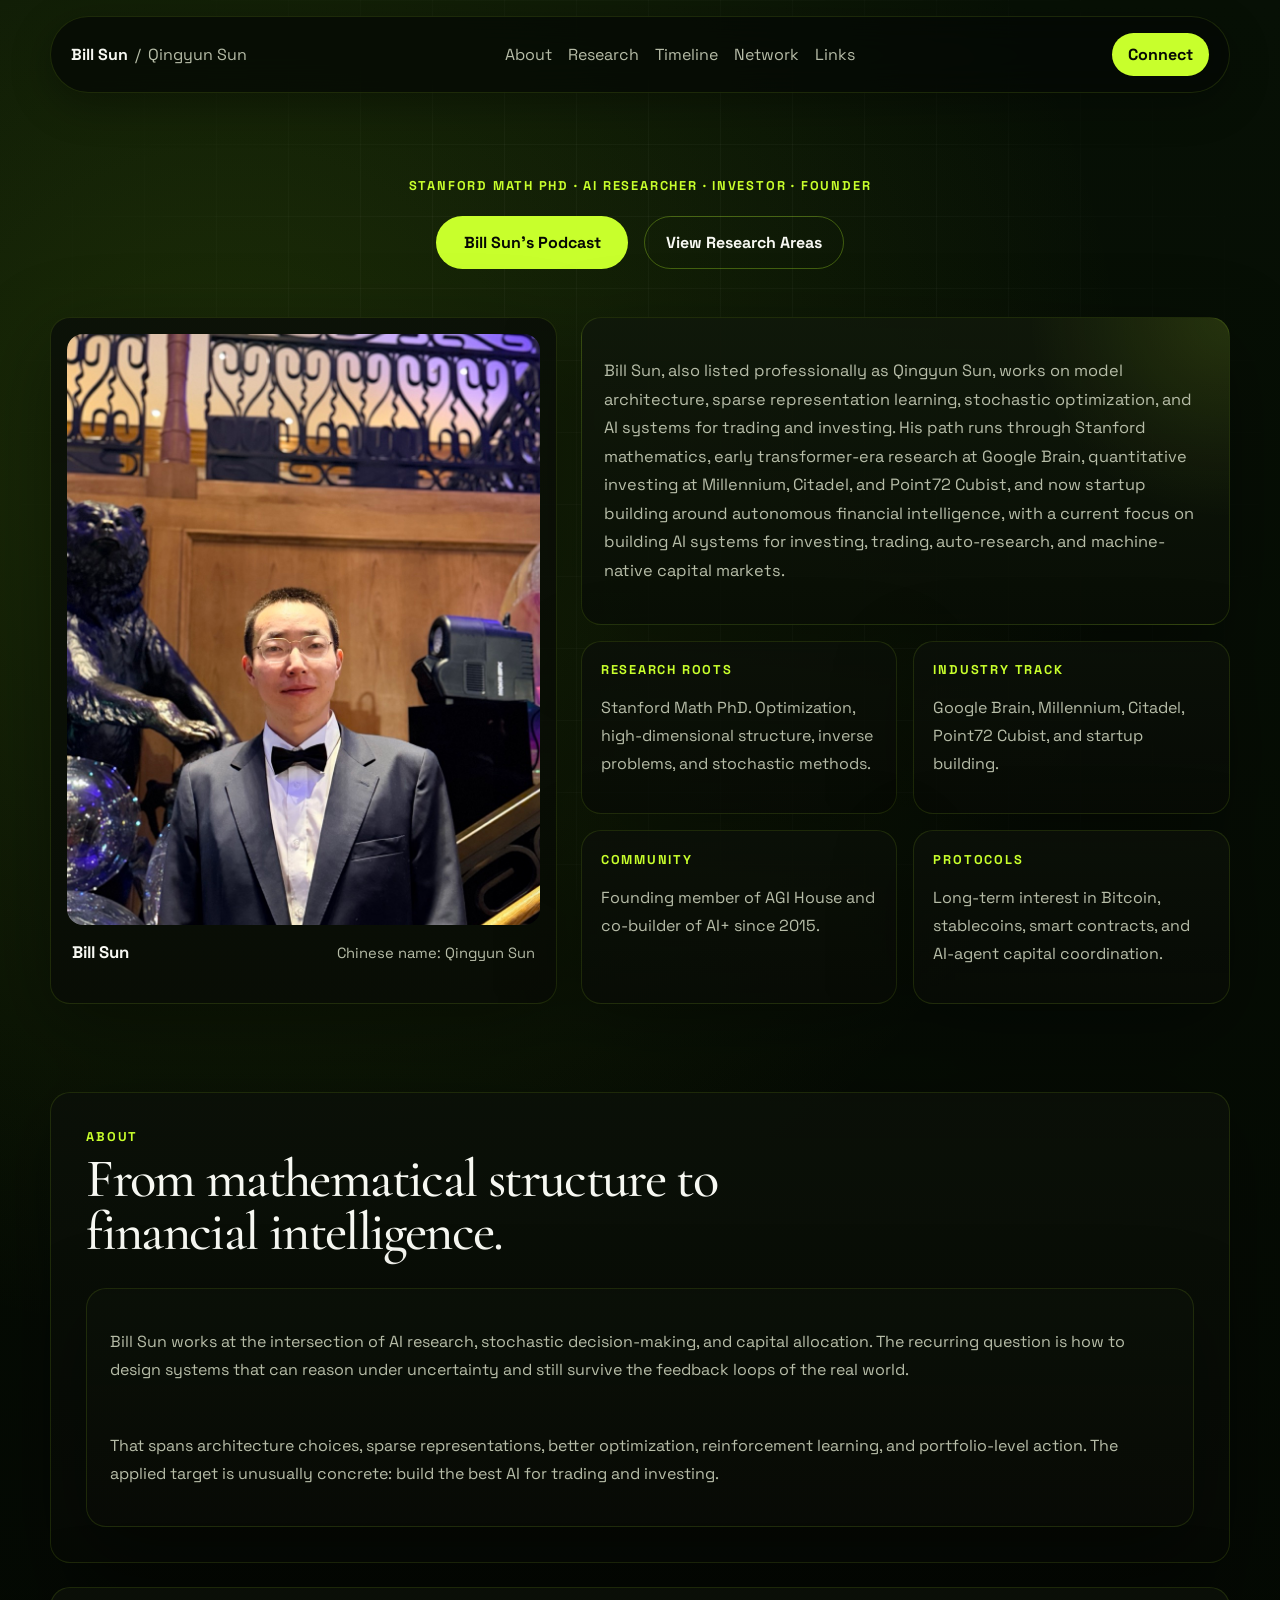
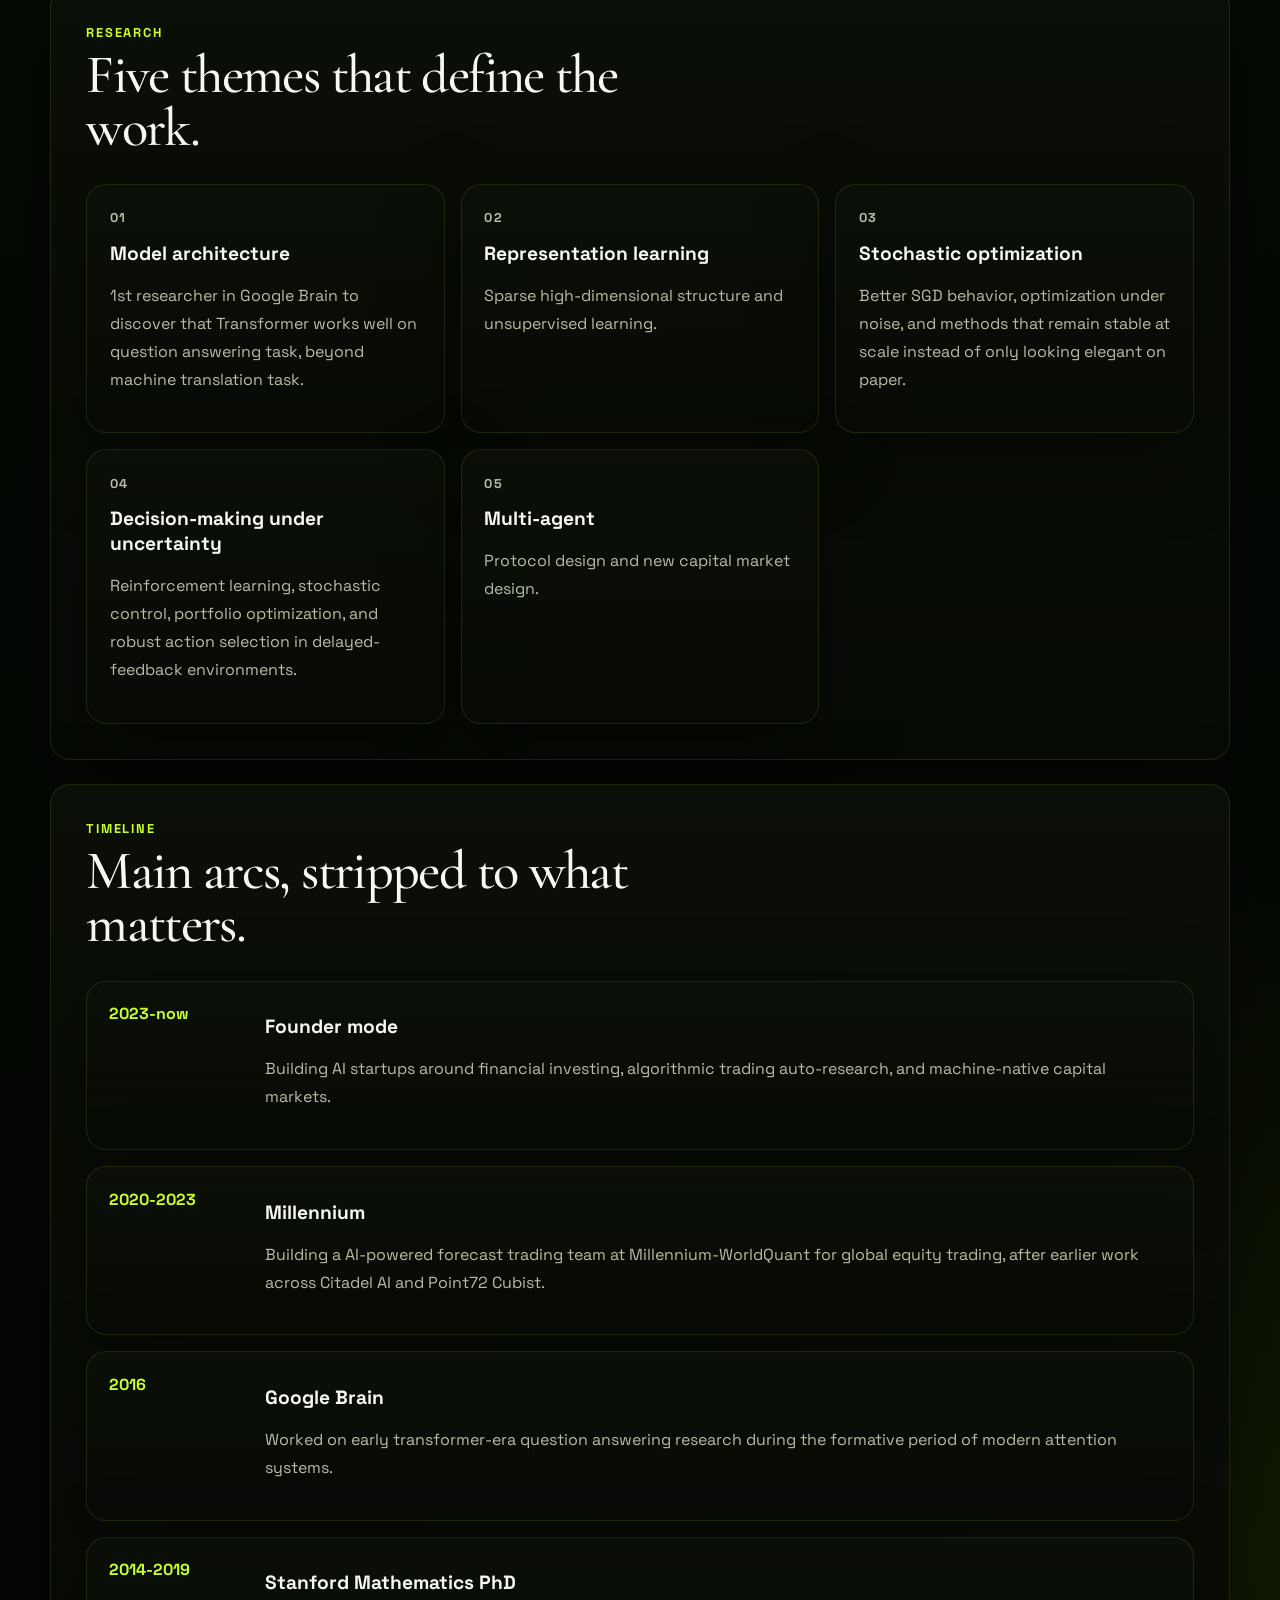
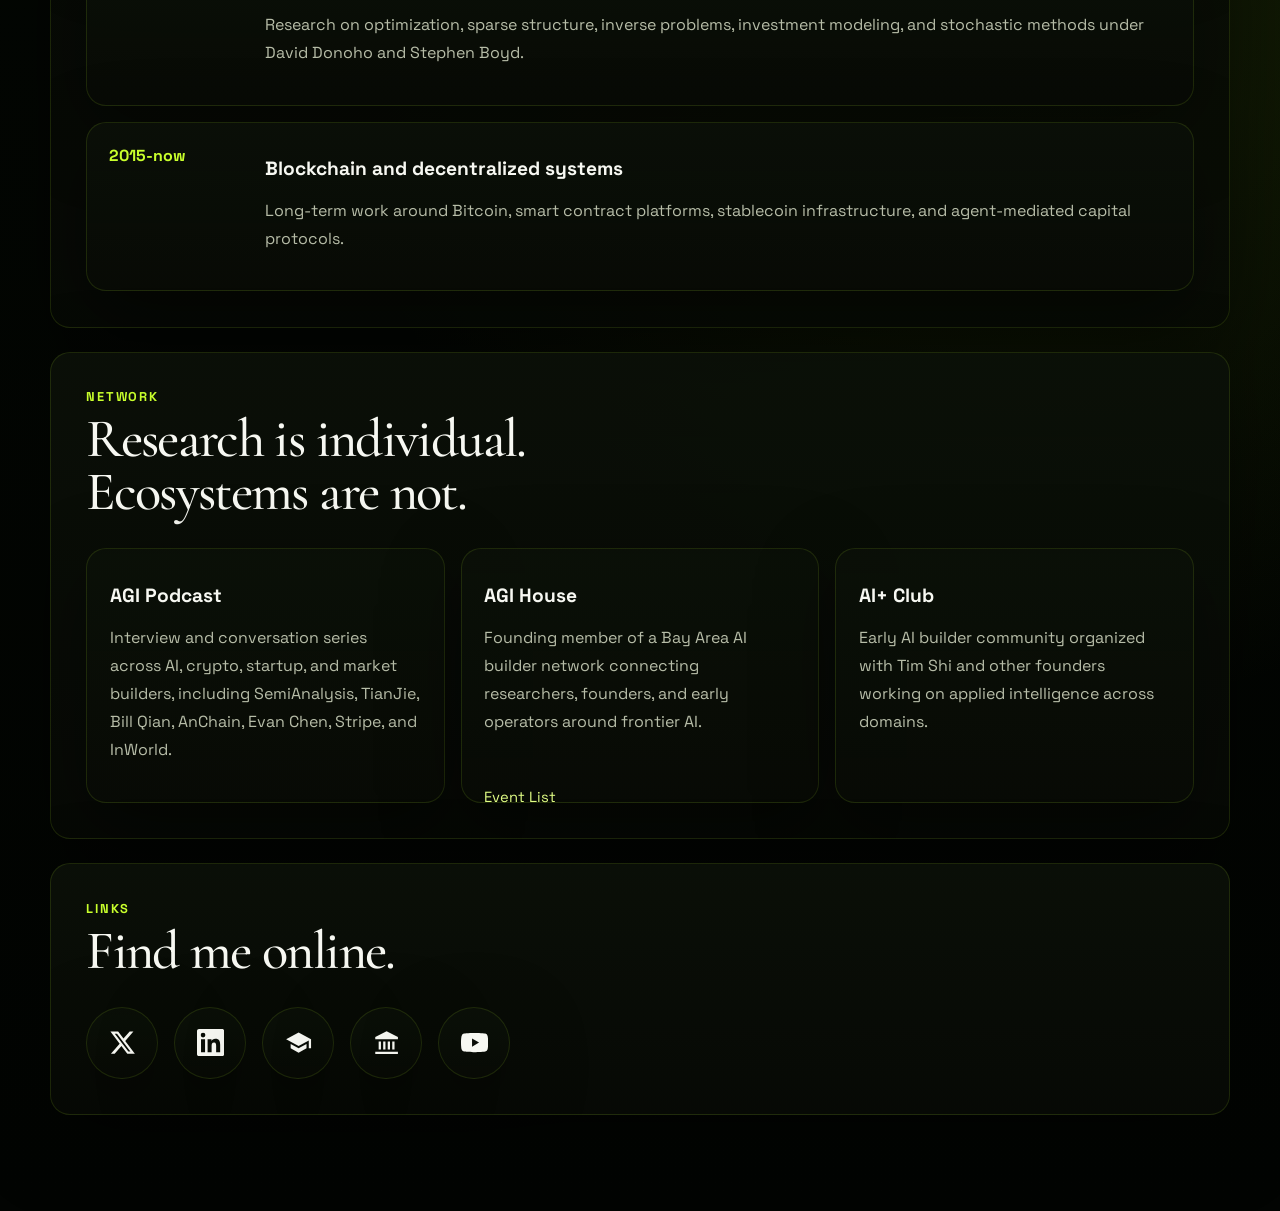
==== index.html @ 4d1c33d2 "feat: point hero CTA to podcast page" ====
<!DOCTYPE html>
<html lang="en">
<head>
  <meta charset="UTF-8">
  <meta name="viewport" content="width=device-width, initial-scale=1.0">
  <title>Bill Sun | Qingyun Sun</title>
  <meta name="description" content="Bill Sun, also known as Qingyun Sun, is an AI researcher, investor, and founder working on model architecture, representation learning, optimization, and AI systems for trading and investing.">
  <meta property="og:title" content="Bill Sun | Qingyun Sun">
  <meta property="og:description" content="Stanford Math PhD. Early transformer-era researcher at Google Brain. Quant investor and founder building AI for trading and capital markets.">
  <meta property="og:type" content="website">
  <link rel="preconnect" href="https://fonts.googleapis.com">
  <link rel="preconnect" href="https://fonts.gstatic.com" crossorigin>
  <link href="https://fonts.googleapis.com/css2?family=Cormorant+Garamond:wght@400;500;600&family=Space+Grotesk:wght@400;500;700&display=swap" rel="stylesheet">
  <link rel="stylesheet" href="./styles.css">
</head>
<body>
  <div class="site-shell">
    <header class="topbar">
      <a class="wordmark" href="#home">
        <span class="wordmark-primary">Bill Sun</span>
        <span class="wordmark-sep">/</span>
        <span class="wordmark-secondary">Qingyun Sun</span>
      </a>
      <nav class="topnav" aria-label="Primary">
        <a href="#about">About</a>
        <a href="#research">Research</a>
        <a href="#timeline">Timeline</a>
        <a href="#network">Network</a>
        <a href="#links">Links</a>
      </nav>
      <a class="mini-cta" href="#links">Connect</a>
    </header>

    <main id="home">
      <section class="hero" data-reveal="true">
        <p class="eyebrow">Stanford Math PhD · AI researcher · investor · founder</p>
        <div class="hero-actions">
          <a class="button button-primary" href="/podcast/">Bill Sun's Podcast</a>
          <a class="button button-secondary" href="#research">View Research Areas</a>
        </div>

        <div class="hero-stage">
          <article class="portrait-card">
            <div class="portrait-shell">
              <img
                class="portrait-image"
                src="./assets/qingyun-sun-portrait-1280.jpg"
                alt="Portrait of Bill Sun, also known as Qingyun Sun"
                width="960"
                height="1280"
              >
            </div>
            <div class="portrait-caption">
              <strong>Bill Sun</strong>
              <span>Chinese name: Qingyun Sun</span>
            </div>
          </article>

          <div class="proof-column">
            <article class="proof-card proof-card-focus">
              <p class="proof-body">
                Bill Sun, also listed professionally as Qingyun Sun, works on
                model architecture, sparse representation learning, stochastic
                optimization, and AI systems for trading and investing. His
                path runs through Stanford mathematics, early transformer-era
                research at Google Brain, quantitative investing at Millennium,
                Citadel, and Point72 Cubist, and now startup building around
                autonomous financial intelligence, with a current focus on
                building AI systems for investing, trading, auto-research, and
                machine-native capital markets.
              </p>
            </article>
            <div class="proof-grid">
              <article class="proof-card">
                <p class="proof-label">Research roots</p>
                <p class="proof-body">
                  Stanford Math PhD. Optimization, high-dimensional structure,
                  inverse problems, and stochastic methods.
                </p>
              </article>
              <article class="proof-card">
                <p class="proof-label">Industry track</p>
                <p class="proof-body">
                  Google Brain, Millennium, Citadel, Point72 Cubist, and startup
                  building.
                </p>
              </article>
              <article class="proof-card">
                <p class="proof-label">Community</p>
                <p class="proof-body">
                  Founding member of AGI House and co-builder of AI+ since 2015.
                </p>
              </article>
              <article class="proof-card">
                <p class="proof-label">Protocols</p>
                <p class="proof-body">
                  Long-term interest in Bitcoin, stablecoins, smart contracts,
                  and AI-agent capital coordination.
                </p>
              </article>
            </div>
          </div>
        </div>
      </section>

      <section id="about" class="section" data-reveal="true">
        <div class="section-header">
          <p class="section-kicker">About</p>
          <h2>From mathematical structure to financial intelligence.</h2>
        </div>
        <div class="about-grid">
          <article class="panel panel-large">
            <p>
              Bill Sun works at the intersection of AI research, stochastic
              decision-making, and capital allocation. The recurring question is
              how to design systems that can reason under uncertainty and still
              survive the feedback loops of the real world.
            </p>
            <p>
              That spans architecture choices, sparse representations, better
              optimization, reinforcement learning, and portfolio-level action.
              The applied target is unusually concrete: build the best AI for
              trading and investing.
            </p>
          </article>
        </div>
      </section>

      <section id="research" class="section" data-reveal="true">
        <div class="section-header">
          <p class="section-kicker">Research</p>
          <h2>Five themes that define the work.</h2>
        </div>
        <div class="research-grid">
          <article class="research-card">
            <p class="research-index">01</p>
            <h3>Model architecture</h3>
            <p>
              1st researcher in Google Brain to discover that Transformer works
              well on question answering task, beyond machine translation task.
            </p>
          </article>
          <article class="research-card">
            <p class="research-index">02</p>
            <h3>Representation learning</h3>
            <p>
              Sparse high-dimensional structure and unsupervised learning.
            </p>
          </article>
          <article class="research-card">
            <p class="research-index">03</p>
            <h3>Stochastic optimization</h3>
            <p>
              Better SGD behavior, optimization under noise, and methods that
              remain stable at scale instead of only looking elegant on paper.
            </p>
          </article>
          <article class="research-card">
            <p class="research-index">04</p>
            <h3>Decision-making under uncertainty</h3>
            <p>
              Reinforcement learning, stochastic control, portfolio
              optimization, and robust action selection in delayed-feedback
              environments.
            </p>
          </article>
          <article class="research-card">
            <p class="research-index">05</p>
            <h3>Multi-agent</h3>
            <p>
              Protocol design and new capital market design.
            </p>
          </article>
        </div>
      </section>

      <section id="timeline" class="section" data-reveal="true">
        <div class="section-header">
          <p class="section-kicker">Timeline</p>
          <h2>Main arcs, stripped to what matters.</h2>
        </div>
        <div class="timeline">
          <article class="timeline-row">
            <p class="timeline-year">2023-now</p>
            <div class="timeline-copy">
              <h3>Founder mode</h3>
              <p>
                Building AI startups around financial investing, algorithmic
                trading auto-research, and machine-native capital markets.
              </p>
            </div>
          </article>
          <article class="timeline-row">
            <p class="timeline-year">2020-2023</p>
            <div class="timeline-copy">
              <h3>Millennium</h3>
              <p>
                Building a AI-powered forecast trading team at
                Millennium-WorldQuant for global equity trading, after earlier
                work across Citadel AI and Point72 Cubist.
              </p>
            </div>
          </article>
          <article class="timeline-row">
            <p class="timeline-year">2016</p>
            <div class="timeline-copy">
              <h3>Google Brain</h3>
              <p>
                Worked on early transformer-era question answering research
                during the formative period of modern attention systems.
              </p>
            </div>
          </article>
          <article class="timeline-row">
            <p class="timeline-year">2014-2019</p>
            <div class="timeline-copy">
              <h3>Stanford Mathematics PhD</h3>
              <p>
                Research on optimization, sparse structure, inverse problems,
                investment modeling, and stochastic methods under David Donoho
                and Stephen Boyd.
              </p>
            </div>
          </article>
          <article class="timeline-row">
            <p class="timeline-year">2015-now</p>
            <div class="timeline-copy">
              <h3>Blockchain and decentralized systems</h3>
              <p>
                Long-term work around Bitcoin, smart contract platforms,
                stablecoin infrastructure, and agent-mediated capital protocols.
              </p>
            </div>
          </article>
        </div>
      </section>

      <section id="network" class="section" data-reveal="true">
        <div class="section-header">
          <p class="section-kicker">Network</p>
          <h2>Research is individual. Ecosystems are not.</h2>
        </div>
        <div class="network-grid">
          <a class="network-card network-card-link" href="/podcast" aria-label="AGI Podcast page">
            <h3>AGI Podcast</h3>
            <p>
              Interview and conversation series across AI, crypto, startup, and
              market builders, including SemiAnalysis, TianJie, Bill Qian,
              AnChain, Evan Chen, Stripe, and InWorld.
            </p>
          </a>
          <article class="network-card">
            <a class="network-card-main-link" href="https://www.agihouse.org/" target="_blank" rel="noreferrer">
              <h3>AGI House</h3>
              <p>
                Founding member of a Bay Area AI builder network connecting
                researchers, founders, and early operators around frontier AI.
              </p>
            </a>
            <p class="network-sub-link">
              <a href="https://agihouse-app.web.app/events" target="_blank" rel="noreferrer">Event List</a>
            </p>
          </article>
          <article class="network-card">
            <h3>AI+ Club</h3>
            <p>
              Early AI builder community organized with Tim Shi and other
              founders working on applied intelligence across domains.
            </p>
          </article>
        </div>
      </section>

      <section id="links" class="section" data-reveal="true">
        <div class="section-header">
          <p class="section-kicker">Links</p>
          <h2>Find me online.</h2>
        </div>
        <div class="links-icons" aria-label="External links">
          <a class="icon-link" href="https://x.com/BillSun_AI" target="_blank" rel="noreferrer" aria-label="X">
            <svg viewBox="0 0 24 24" aria-hidden="true">
              <path d="M18.244 2.25h3.308l-7.227 8.26 8.502 11.24H16.17l-5.214-6.817L4.99 21.75H1.68l7.73-8.835L1.254 2.25H8.08l4.713 6.231zm-1.161 17.52h1.833L7.084 4.126H5.117z"/>
            </svg>
          </a>
          <a class="icon-link" href="https://www.linkedin.com/in/qingyun-sun" target="_blank" rel="noreferrer" aria-label="LinkedIn">
            <svg viewBox="0 0 24 24" aria-hidden="true">
              <path d="M20.447 20.452h-3.554v-5.569c0-1.328-.027-3.037-1.852-3.037-1.853 0-2.136 1.445-2.136 2.939v5.667H9.351V9h3.414v1.561h.046c.477-.9 1.637-1.85 3.37-1.85 3.601 0 4.267 2.37 4.267 5.455v6.286zM5.337 7.433a2.062 2.062 0 01-2.063-2.065 2.064 2.064 0 112.063 2.065zm1.782 13.019H3.555V9h3.564v11.452zM22.225 0H1.771C.792 0 0 .774 0 1.729v20.542C0 23.227.792 24 1.771 24h20.451C23.2 24 24 23.227 24 22.271V1.729C24 .774 23.2 0 22.222 0h.003z"/>
            </svg>
          </a>
          <a class="icon-link" href="https://scholar.google.com/citations?user=POXzrBYAAAAJ&hl=en" target="_blank" rel="noreferrer" aria-label="Google Scholar">
            <svg viewBox="0 0 24 24" aria-hidden="true">
              <path d="M12 3L1 9l11 6 9-4.909V17h2V9L12 3zm0 14l-7-3.818V17l7 4 7-4v-3.818L12 17z"/>
            </svg>
          </a>
          <a class="icon-link" href="https://stanford.edu/~qysun/" target="_blank" rel="noreferrer" aria-label="Stanford website">
            <svg viewBox="0 0 24 24" aria-hidden="true">
              <path d="M12 2L2 7v2h20V7L12 2zm-7 9h2v7H5v-7zm4 0h2v7H9v-7zm4 0h2v7h-2v-7zm4 0h2v7h-2v-7zM2 20h20v2H2v-2z"/>
            </svg>
          </a>
          <a class="icon-link" href="https://www.youtube.com/@Billsun_ai" target="_blank" rel="noreferrer" aria-label="YouTube">
            <svg viewBox="0 0 24 24" aria-hidden="true">
              <path d="M23.498 6.186a2.997 2.997 0 00-2.11-2.12C19.522 3.5 12 3.5 12 3.5s-7.522 0-9.388.566a2.997 2.997 0 00-2.11 2.12C0 8.064 0 12 0 12s0 3.936.502 5.814a2.997 2.997 0 002.11 2.12C4.478 20.5 12 20.5 12 20.5s7.522 0 9.388-.566a2.997 2.997 0 002.11-2.12C24 15.936 24 12 24 12s0-3.936-.502-5.814zM9.75 15.568V8.432L15.955 12 9.75 15.568z"/>
            </svg>
          </a>
        </div>
      </section>
    </main>
  </div>

  <script src="./script.js"></script>
</body>
</html>
---- styles.css ----
:root {
  --bg: #040803;
  --bg-soft: rgba(18, 27, 11, 0.7);
  --panel: rgba(11, 16, 8, 0.76);
  --panel-strong: rgba(12, 18, 8, 0.92);
  --line: rgba(184, 255, 42, 0.12);
  --line-strong: rgba(184, 255, 42, 0.3);
  --text: #f7f8f2;
  --muted: #b7bda8;
  --accent: #c8ff2c;
  --accent-strong: #e2ff86;
  --shadow: 0 24px 80px rgba(0, 0, 0, 0.38);
  --radius-lg: 28px;
  --radius-md: 20px;
  --radius-sm: 14px;
  --max-width: 1180px;
}

* {
  box-sizing: border-box;
}

html {
  scroll-behavior: smooth;
}

body {
  margin: 0;
  min-height: 100vh;
  font-family: "Space Grotesk", sans-serif;
  color: var(--text);
  background:
    radial-gradient(circle at 18% 10%, rgba(129, 187, 20, 0.18), transparent 22%),
    radial-gradient(circle at 82% 72%, rgba(84, 118, 11, 0.22), transparent 22%),
    linear-gradient(180deg, #071005 0%, #040803 45%, #020402 100%);
}

body::before {
  position: fixed;
  inset: 0;
  z-index: -2;
  content: "";
  background-image:
    linear-gradient(rgba(255, 255, 255, 0.03) 1px, transparent 1px),
    linear-gradient(90deg, rgba(255, 255, 255, 0.03) 1px, transparent 1px);
  background-size: 72px 72px;
  mask-image: radial-gradient(circle at center, black 42%, transparent 88%);
  pointer-events: none;
}

a {
  color: inherit;
}

.site-shell {
  width: min(calc(100% - 2rem), var(--max-width));
  margin: 0 auto;
  padding-bottom: 6rem;
}

.topbar {
  position: sticky;
  top: 1rem;
  z-index: 10;
  display: grid;
  grid-template-columns: auto 1fr auto;
  gap: 1rem;
  align-items: center;
  margin-top: 1rem;
  padding: 1rem 1.25rem;
  border: 1px solid var(--line);
  border-radius: 999px;
  background: rgba(5, 8, 4, 0.76);
  backdrop-filter: blur(18px);
  box-shadow: 0 12px 40px rgba(0, 0, 0, 0.32);
}

.wordmark {
  display: inline-flex;
  gap: 0.45rem;
  align-items: center;
  text-decoration: none;
  white-space: nowrap;
}

.wordmark-primary {
  font-weight: 700;
}

.wordmark-sep,
.wordmark-secondary {
  color: var(--muted);
}

.topnav {
  display: flex;
  justify-content: center;
  flex-wrap: wrap;
  gap: 1rem;
}

.topnav a {
  color: var(--muted);
  text-decoration: none;
  transition: color 180ms ease;
}

.topnav a:hover,
.topnav a.is-active {
  color: var(--text);
}

.mini-cta,
.button {
  display: inline-flex;
  align-items: center;
  justify-content: center;
  border-radius: 999px;
  text-decoration: none;
  font-weight: 700;
  transition:
    transform 180ms ease,
    background 180ms ease,
    border-color 180ms ease,
    color 180ms ease;
}

.mini-cta {
  padding: 0.7rem 1rem;
  background: var(--accent);
  color: #060903;
}

.mini-cta:hover,
.button:hover,
.portrait-card:hover,
.proof-card:hover,
.panel:hover,
.research-card:hover,
.timeline-row:hover,
.network-card:hover,
.link-card:hover {
  transform: translateY(-3px);
}

.hero {
  padding: 5.2rem 0 4rem;
  text-align: center;
}

.eyebrow,
.section-kicker,
.proof-label,
.panel-label,
.link-label,
.research-index {
  margin: 0;
  color: var(--accent);
  font-size: 0.8rem;
  font-weight: 700;
  letter-spacing: 0.14em;
  text-transform: uppercase;
}

.hero h1,
.section-header h2 {
  margin: 0;
  font-family: "Cormorant Garamond", serif;
  font-weight: 500;
  letter-spacing: -0.03em;
}

.hero h1 {
  max-width: 11ch;
  margin: 1rem auto 0;
  font-size: clamp(4rem, 9vw, 6.2rem);
  line-height: 0.93;
}

.hero h1 span {
  display: block;
  color: var(--text);
  opacity: 0.92;
}

.hero-lead,
.proof-body,
.panel-copy,
.panel p,
.research-card p,
.timeline-copy p,
.network-card p,
.link-meta {
  color: var(--muted);
  line-height: 1.75;
}

.hero-lead {
  max-width: 54rem;
  margin: 1.2rem auto 0;
  font-size: 1.05rem;
}

.hero-lead-secondary {
  max-width: 48rem;
}

.hero-actions {
  display: flex;
  justify-content: center;
  flex-wrap: wrap;
  gap: 1rem;
  margin-top: 1.4rem;
}

.button {
  min-width: 12rem;
  padding: 0.95rem 1.3rem;
}

.button-primary {
  background: var(--accent);
  color: #060903;
}

.button-primary:hover {
  background: var(--accent-strong);
}

.button-secondary {
  border: 1px solid var(--line-strong);
  background: transparent;
  color: var(--text);
}

.button-secondary:hover {
  border-color: var(--accent);
}

.hero-stage {
  display: grid;
  grid-template-columns: minmax(300px, 0.78fr) minmax(0, 1fr);
  gap: 1.5rem;
  align-items: stretch;
  margin-top: 3rem;
}

.portrait-card,
.proof-card,
.section,
.panel,
.research-card,
.timeline-row,
.network-card,
.link-card {
  border: 1px solid var(--line);
  border-radius: var(--radius-md);
  background: linear-gradient(180deg, rgba(11, 16, 8, 0.92), rgba(8, 11, 6, 0.82));
  box-shadow: var(--shadow);
  transition:
    transform 180ms ease,
    border-color 180ms ease,
    background 180ms ease;
}

.portrait-card {
  padding: 1rem;
  text-align: left;
}

.portrait-shell {
  overflow: hidden;
  aspect-ratio: 4 / 5;
  border-radius: calc(var(--radius-md) - 4px);
  background:
    radial-gradient(circle at top, rgba(200, 255, 44, 0.1), transparent 28%),
    linear-gradient(180deg, rgba(16, 22, 11, 0.92), rgba(7, 10, 6, 0.96));
}

.portrait-image {
  display: block;
  width: 100%;
  height: 100%;
  object-fit: cover;
  object-position: center 28%;
}

.portrait-caption {
  display: flex;
  justify-content: space-between;
  gap: 1rem;
  align-items: baseline;
  padding: 1rem 0.3rem 0.15rem;
}

.portrait-caption strong {
  font-size: 1.05rem;
}

.portrait-caption span {
  color: var(--muted);
  font-size: 0.92rem;
}

.proof-column {
  display: grid;
  gap: 1rem;
}

.proof-grid {
  display: grid;
  grid-template-columns: repeat(2, minmax(0, 1fr));
  gap: 1rem;
}

.proof-card {
  padding: 1.2rem;
  text-align: left;
}

.proof-card-focus {
  padding: 1.4rem;
  background:
    radial-gradient(circle at top right, rgba(200, 255, 44, 0.12), transparent 28%),
    linear-gradient(180deg, rgba(16, 24, 10, 0.96), rgba(9, 14, 6, 0.9));
}

.proof-card-focus .proof-body {
  font-size: 1.02rem;
}

.section {
  margin-top: 1.5rem;
  padding: 2.2rem;
}

.section-header {
  max-width: 40rem;
}

.section-header h2 {
  margin-top: 0.5rem;
  font-size: clamp(2.2rem, 5vw, 3.4rem);
  line-height: 0.98;
}

.about-grid {
  display: grid;
  grid-template-columns: 1fr;
  gap: 1rem;
  margin-top: 1.8rem;
}

.panel {
  padding: 1.4rem;
}

.panel-large {
  display: flex;
  flex-direction: column;
  gap: 1rem;
}

.research-grid {
  display: grid;
  grid-template-columns: repeat(3, minmax(0, 1fr));
  gap: 1rem;
  margin-top: 1.8rem;
}

.research-card {
  padding: 1.4rem;
  text-align: left;
}

.research-card h3,
.timeline-copy h3,
.network-card h3 {
  margin: 0.7rem 0 0.65rem;
  font-size: 1.2rem;
}

.timeline {
  display: grid;
  gap: 1rem;
  margin-top: 1.8rem;
}

.timeline-row {
  display: grid;
  grid-template-columns: 140px minmax(0, 1fr);
  gap: 1rem;
  padding: 1.35rem;
  text-align: left;
}

.timeline-year {
  margin: 0;
  color: var(--accent);
  font-weight: 700;
}

.network-grid {
  display: grid;
  grid-template-columns: repeat(3, minmax(0, 1fr));
  gap: 1rem;
  margin-top: 1.8rem;
}

.network-card {
  padding: 1.4rem;
  text-align: left;
  text-decoration: none;
}

.network-card-link,
.network-card-main-link {
  display: block;
  color: inherit;
  text-decoration: none;
}

.network-card-main-link {
  min-height: calc(100% - 1.4rem);
}

.network-sub-link {
  margin: 0.9rem 0 0;
  font-size: 0.92rem;
}

.network-sub-link a {
  color: var(--accent-strong);
  text-decoration: none;
}

.network-card:hover,
.proof-card:hover,
.panel:hover,
.research-card:hover,
.timeline-row:hover,
.portrait-card:hover {
  border-color: var(--line-strong);
}

.links-icons {
  display: flex;
  flex-wrap: wrap;
  gap: 1rem;
  margin-top: 1.8rem;
}

.icon-link {
  display: inline-flex;
  align-items: center;
  justify-content: center;
  width: 4.5rem;
  height: 4.5rem;
  border: 1px solid var(--line);
  border-radius: 999px;
  background: linear-gradient(180deg, rgba(11, 16, 8, 0.92), rgba(8, 11, 6, 0.82));
  box-shadow: var(--shadow);
  transition:
    transform 180ms ease,
    border-color 180ms ease,
    background 180ms ease;
}

.icon-link:hover {
  border-color: var(--line-strong);
}

.icon-link svg {
  width: 1.7rem;
  height: 1.7rem;
  fill: currentColor;
}

[data-reveal="true"] {
  opacity: 0;
  transform: translateY(28px);
  transition:
    opacity 500ms ease,
    transform 500ms ease;
}

[data-reveal="true"].is-visible {
  opacity: 1;
  transform: translateY(0);
}

@media (max-width: 1080px) {
  .topbar,
  .hero-stage,
  .about-grid,
  .research-grid,
  .network-grid {
    grid-template-columns: 1fr;
  }

  .topbar {
    border-radius: 28px;
  }
}

@media (max-width: 760px) {
  .site-shell {
    width: min(calc(100% - 1rem), var(--max-width));
  }

  .topbar {
    position: static;
    display: flex;
    flex-direction: column;
    align-items: flex-start;
    padding: 1rem;
  }

  .topnav {
    justify-content: flex-start;
  }

  .hero {
    padding: 4rem 0 2.4rem;
  }

  .hero h1 {
    font-size: 3.8rem;
  }

  .section {
    padding: 1.5rem;
  }

  .proof-grid {
    grid-template-columns: 1fr;
  }

  .portrait-caption,
  .timeline-row {
    grid-template-columns: 1fr;
  }

  .portrait-caption {
    flex-direction: column;
    align-items: flex-start;
  }
}

@media (prefers-reduced-motion: reduce) {
  html {
    scroll-behavior: auto;
  }

  * {
    transition: none !important;
    animation: none !important;
  }

  [data-reveal="true"] {
    opacity: 1;
    transform: none;
  }
}
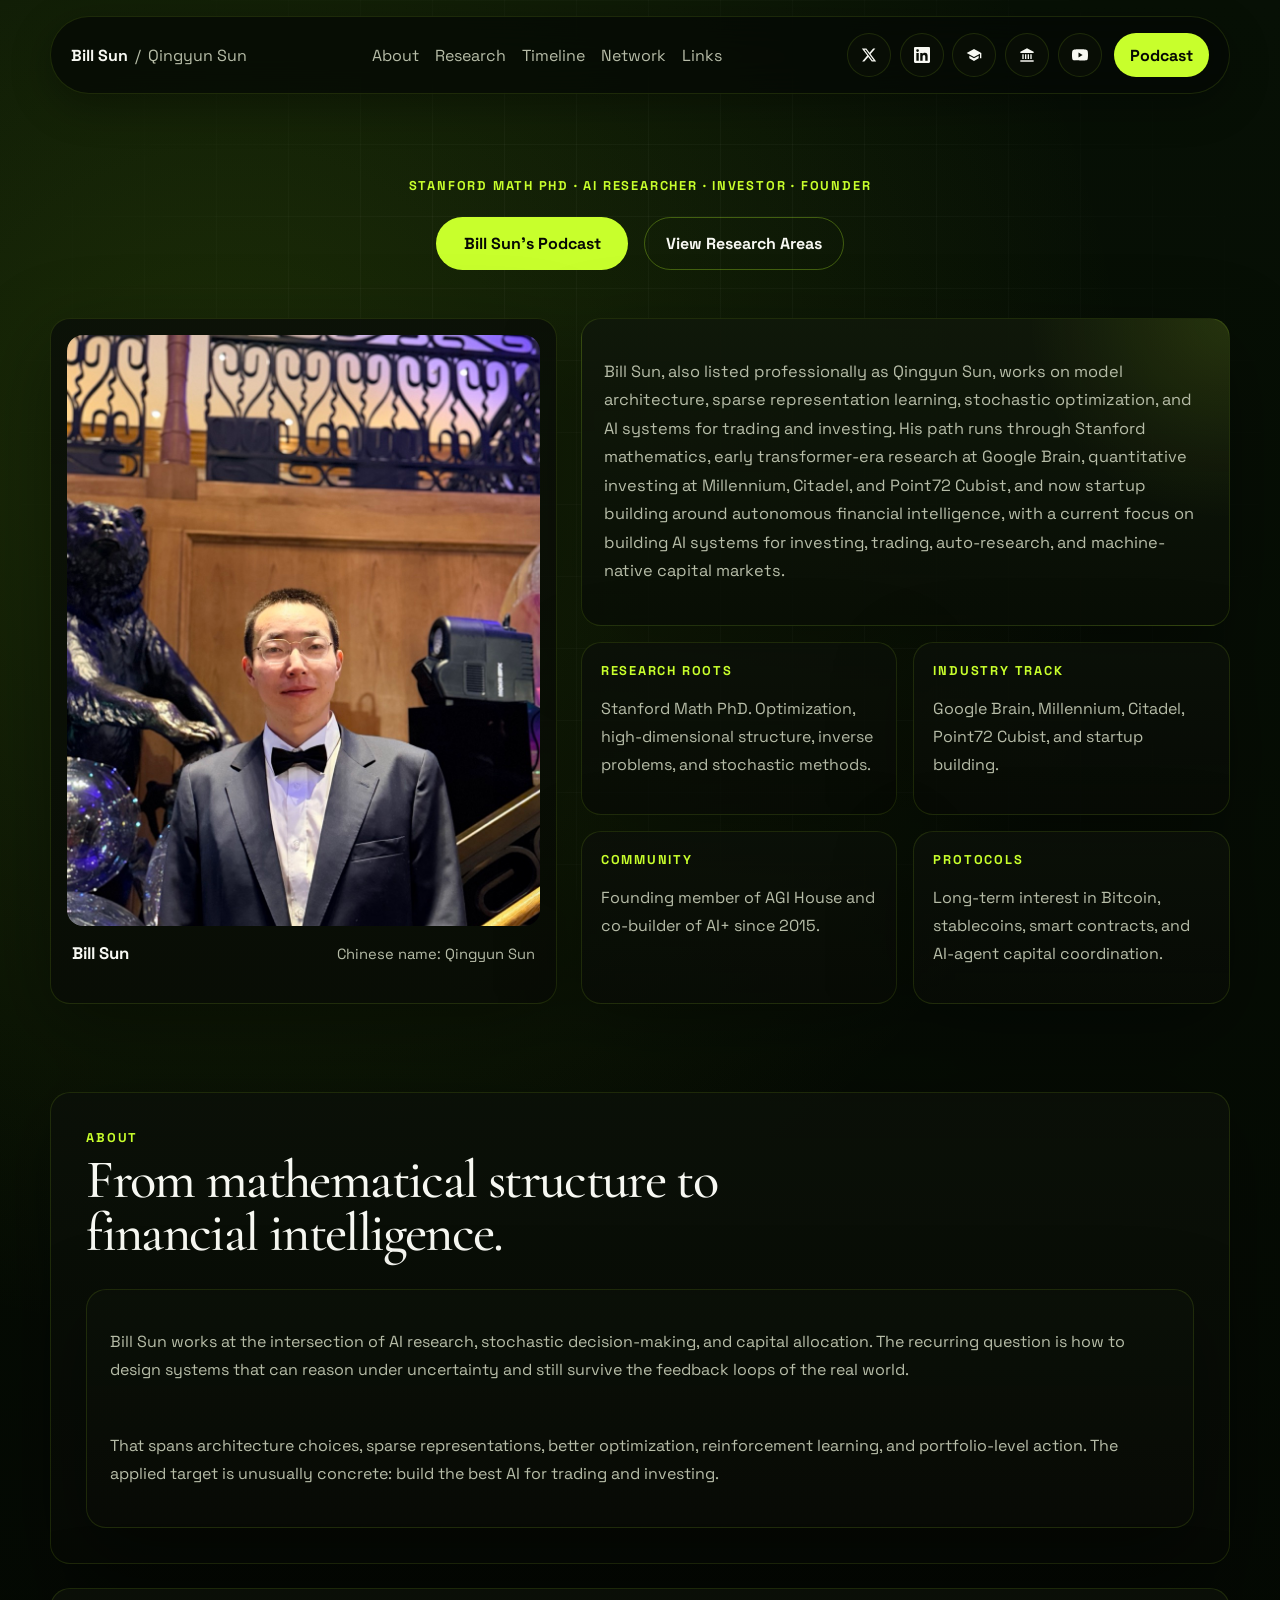
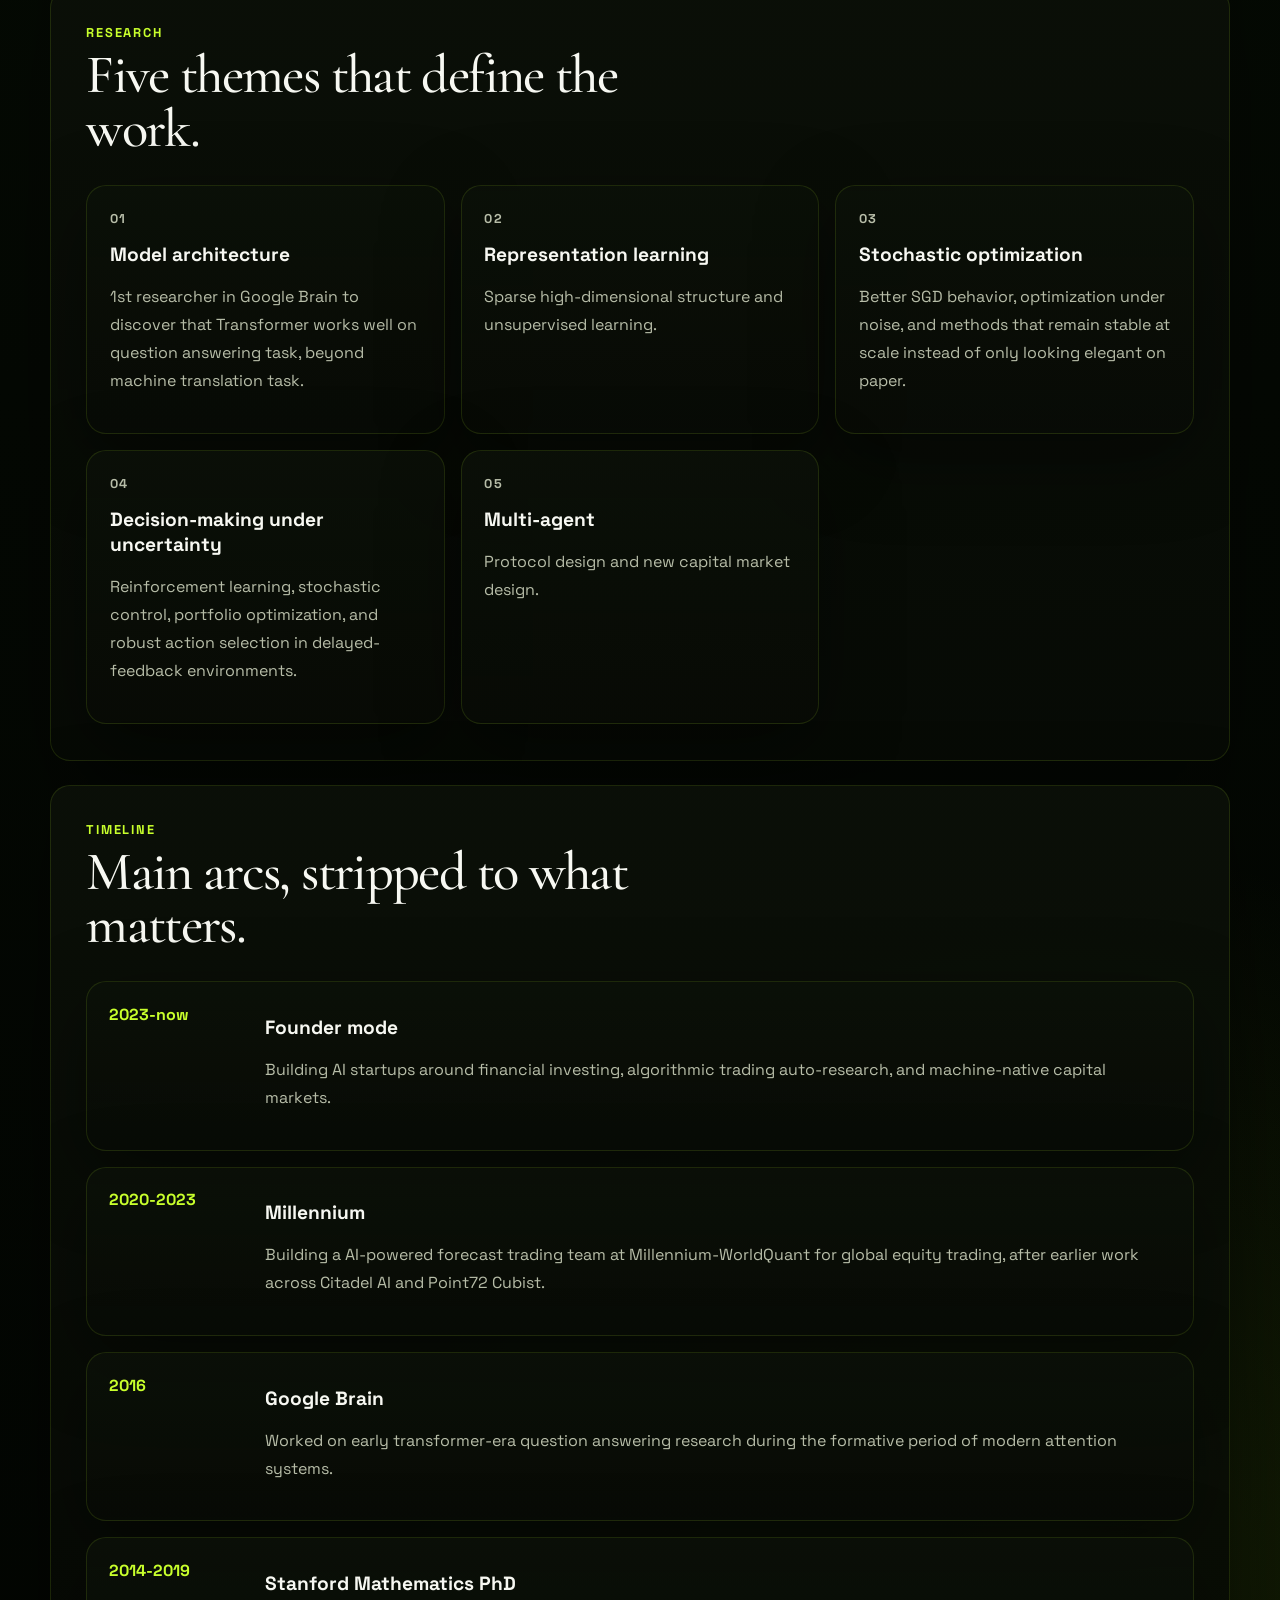
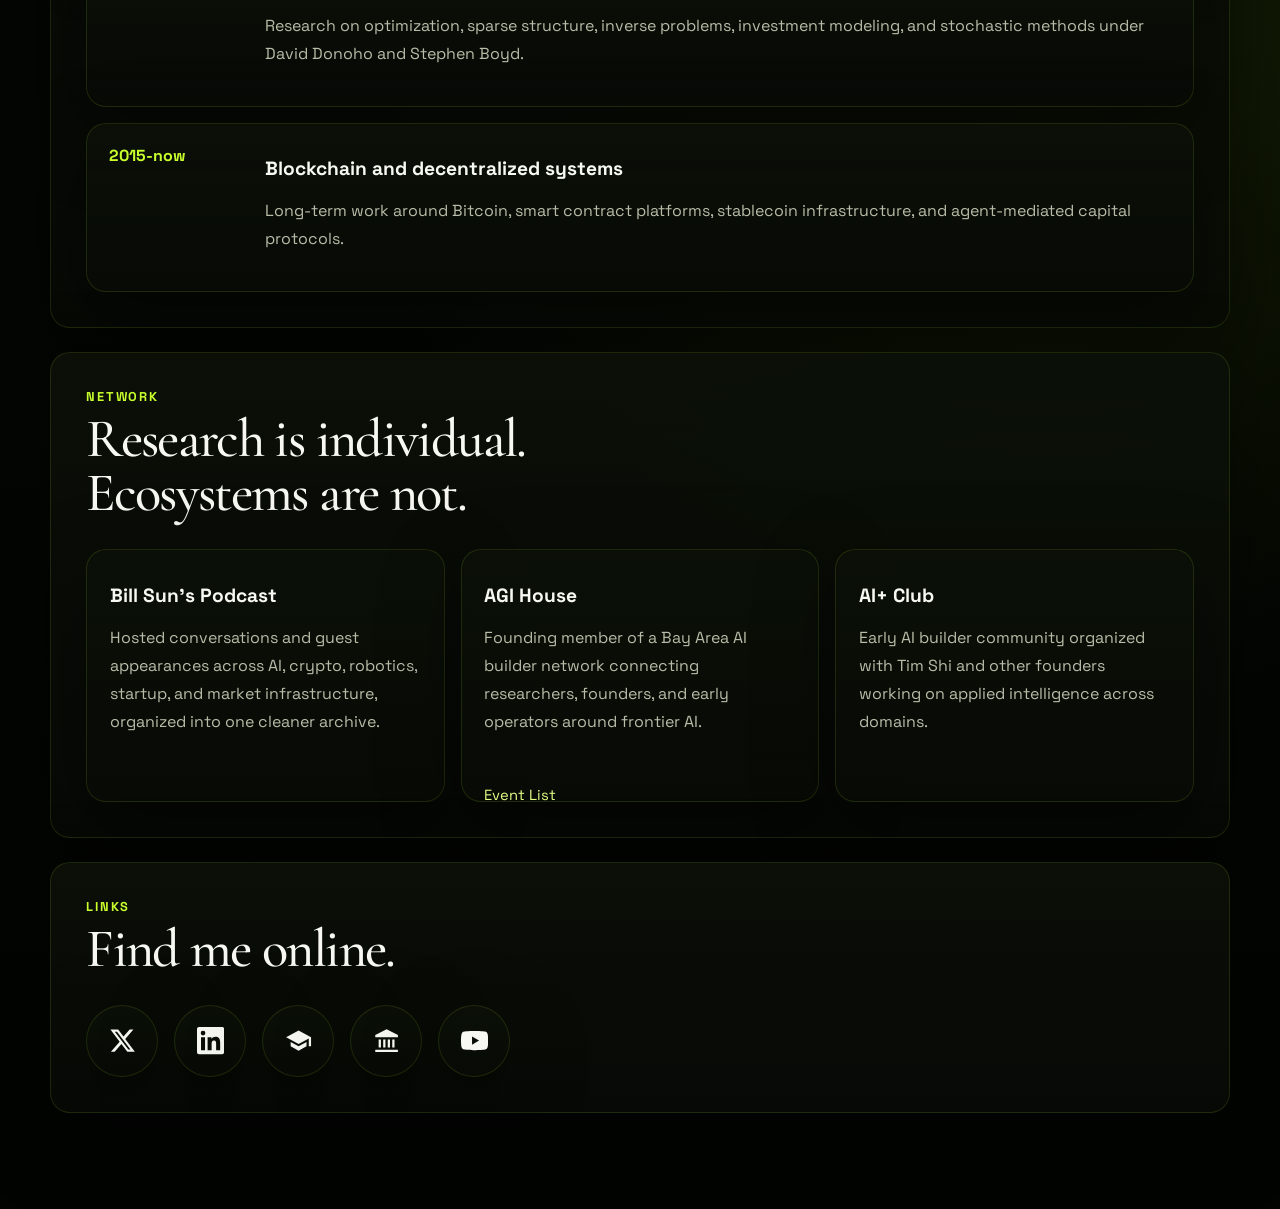
==== commit 886f703e: "chore: update podcast layout" ====
--- a/index.html
+++ b/index.html
@@ -28,14 +28,43 @@
         <a href="#network">Network</a>
         <a href="#links">Links</a>
       </nav>
-      <a class="mini-cta" href="#links">Connect</a>
+      <div class="topbar-utilities">
+        <div class="topbar-social" aria-label="Canonical links">
+          <a class="icon-link" href="https://x.com/BillSun_AI" target="_blank" rel="noreferrer" aria-label="X">
+            <svg viewBox="0 0 24 24" aria-hidden="true">
+              <path d="M18.244 2.25h3.308l-7.227 8.26 8.502 11.24H16.17l-5.214-6.817L4.99 21.75H1.68l7.73-8.835L1.254 2.25H8.08l4.713 6.231zm-1.161 17.52h1.833L7.084 4.126H5.117z"/>
+            </svg>
+          </a>
+          <a class="icon-link" href="https://www.linkedin.com/in/qingyun-sun" target="_blank" rel="noreferrer" aria-label="LinkedIn">
+            <svg viewBox="0 0 24 24" aria-hidden="true">
+              <path d="M20.447 20.452h-3.554v-5.569c0-1.328-.027-3.037-1.852-3.037-1.853 0-2.136 1.445-2.136 2.939v5.667H9.351V9h3.414v1.561h.046c.477-.9 1.637-1.85 3.37-1.85 3.601 0 4.267 2.37 4.267 5.455v6.286zM5.337 7.433a2.062 2.062 0 01-2.063-2.065 2.064 2.064 0 112.063 2.065zm1.782 13.019H3.555V9h3.564v11.452zM22.225 0H1.771C.792 0 0 .774 0 1.729v20.542C0 23.227.792 24 1.771 24h20.451C23.2 24 24 23.227 24 22.271V1.729C24 .774 23.2 0 22.222 0h.003z"/>
+            </svg>
+          </a>
+          <a class="icon-link" href="https://scholar.google.com/citations?user=POXzrBYAAAAJ&hl=en" target="_blank" rel="noreferrer" aria-label="Google Scholar">
+            <svg viewBox="0 0 24 24" aria-hidden="true">
+              <path d="M12 3L1 9l11 6 9-4.909V17h2V9L12 3zm0 14l-7-3.818V17l7 4 7-4v-3.818L12 17z"/>
+            </svg>
+          </a>
+          <a class="icon-link" href="https://stanford.edu/~qysun/" target="_blank" rel="noreferrer" aria-label="Stanford website">
+            <svg viewBox="0 0 24 24" aria-hidden="true">
+              <path d="M12 2L2 7v2h20V7L12 2zm-7 9h2v7H5v-7zm4 0h2v7H9v-7zm4 0h2v7h-2v-7zm4 0h2v7h-2v-7zM2 20h20v2H2v-2z"/>
+            </svg>
+          </a>
+          <a class="icon-link" href="https://www.youtube.com/@Billsun_ai" target="_blank" rel="noreferrer" aria-label="YouTube">
+            <svg viewBox="0 0 24 24" aria-hidden="true">
+              <path d="M23.498 6.186a2.997 2.997 0 00-2.11-2.12C19.522 3.5 12 3.5 12 3.5s-7.522 0-9.388.566a2.997 2.997 0 00-2.11 2.12C0 8.064 0 12 0 12s0 3.936.502 5.814a2.997 2.997 0 002.11 2.12C4.478 20.5 12 20.5 12 20.5s7.522 0 9.388-.566a2.997 2.997 0 002.11-2.12C24 15.936 24 12 24 12s0-3.936-.502-5.814zM9.75 15.568V8.432L15.955 12 9.75 15.568z"/>
+            </svg>
+          </a>
+        </div>
+        <a class="mini-cta" href="/podcast">Podcast</a>
+      </div>
     </header>
 
     <main id="home">
       <section class="hero" data-reveal="true">
         <p class="eyebrow">Stanford Math PhD · AI researcher · investor · founder</p>
         <div class="hero-actions">
-          <a class="button button-primary" href="/podcast/">Bill Sun's Podcast</a>
+          <a class="button button-primary" href="/podcast">Bill Sun's Podcast</a>
           <a class="button button-secondary" href="#research">View Research Areas</a>
         </div>
 
@@ -241,12 +270,12 @@
           <h2>Research is individual. Ecosystems are not.</h2>
         </div>
         <div class="network-grid">
-          <a class="network-card network-card-link" href="/podcast" aria-label="AGI Podcast page">
-            <h3>AGI Podcast</h3>
-            <p>
-              Interview and conversation series across AI, crypto, startup, and
-              market builders, including SemiAnalysis, TianJie, Bill Qian,
-              AnChain, Evan Chen, Stripe, and InWorld.
+          <a class="network-card network-card-link" href="/podcast" aria-label="Bill Sun podcast page">
+            <h3>Bill Sun's Podcast</h3>
+            <p>
+              Hosted conversations and guest appearances across AI, crypto,
+              robotics, startup, and market infrastructure, organized into one
+              cleaner archive.
             </p>
           </a>
           <article class="network-card">
@@ -304,6 +333,7 @@
           </a>
         </div>
       </section>
+
     </main>
   </div>
 
--- a/styles.css
+++ b/styles.css
@@ -63,7 +63,7 @@
   top: 1rem;
   z-index: 10;
   display: grid;
-  grid-template-columns: auto 1fr auto;
+  grid-template-columns: auto minmax(0, 1fr) auto;
   gap: 1rem;
   align-items: center;
   margin-top: 1rem;
@@ -93,6 +93,7 @@
 }
 
 .topnav {
+  min-width: 0;
   display: flex;
   justify-content: center;
   flex-wrap: wrap;
@@ -108,6 +109,24 @@
 .topnav a:hover,
 .topnav a.is-active {
   color: var(--text);
+}
+
+.topbar-utilities,
+.topbar-social {
+  display: flex;
+  align-items: center;
+}
+
+.topbar-utilities {
+  justify-self: end;
+  flex-wrap: wrap;
+  justify-content: flex-end;
+  gap: 0.75rem;
+}
+
+.topbar-social {
+  flex-wrap: wrap;
+  gap: 0.55rem;
 }
 
 .mini-cta,
@@ -476,6 +495,18 @@
   fill: currentColor;
 }
 
+.topbar-social .icon-link {
+  width: 2.75rem;
+  height: 2.75rem;
+  background: rgba(10, 15, 7, 0.82);
+  box-shadow: none;
+}
+
+.topbar-social .icon-link svg {
+  width: 1rem;
+  height: 1rem;
+}
+
 [data-reveal="true"] {
   opacity: 0;
   transform: translateY(28px);
@@ -501,6 +532,11 @@
   .topbar {
     border-radius: 28px;
   }
+
+  .topbar-utilities {
+    justify-self: stretch;
+    justify-content: space-between;
+  }
 }
 
 @media (max-width: 760px) {
@@ -520,6 +556,16 @@
     justify-content: flex-start;
   }
 
+  .topbar-utilities {
+    width: 100%;
+    justify-content: space-between;
+  }
+
+  .topbar-social .icon-link {
+    width: 2.5rem;
+    height: 2.5rem;
+  }
+
   .hero {
     padding: 4rem 0 2.4rem;
   }
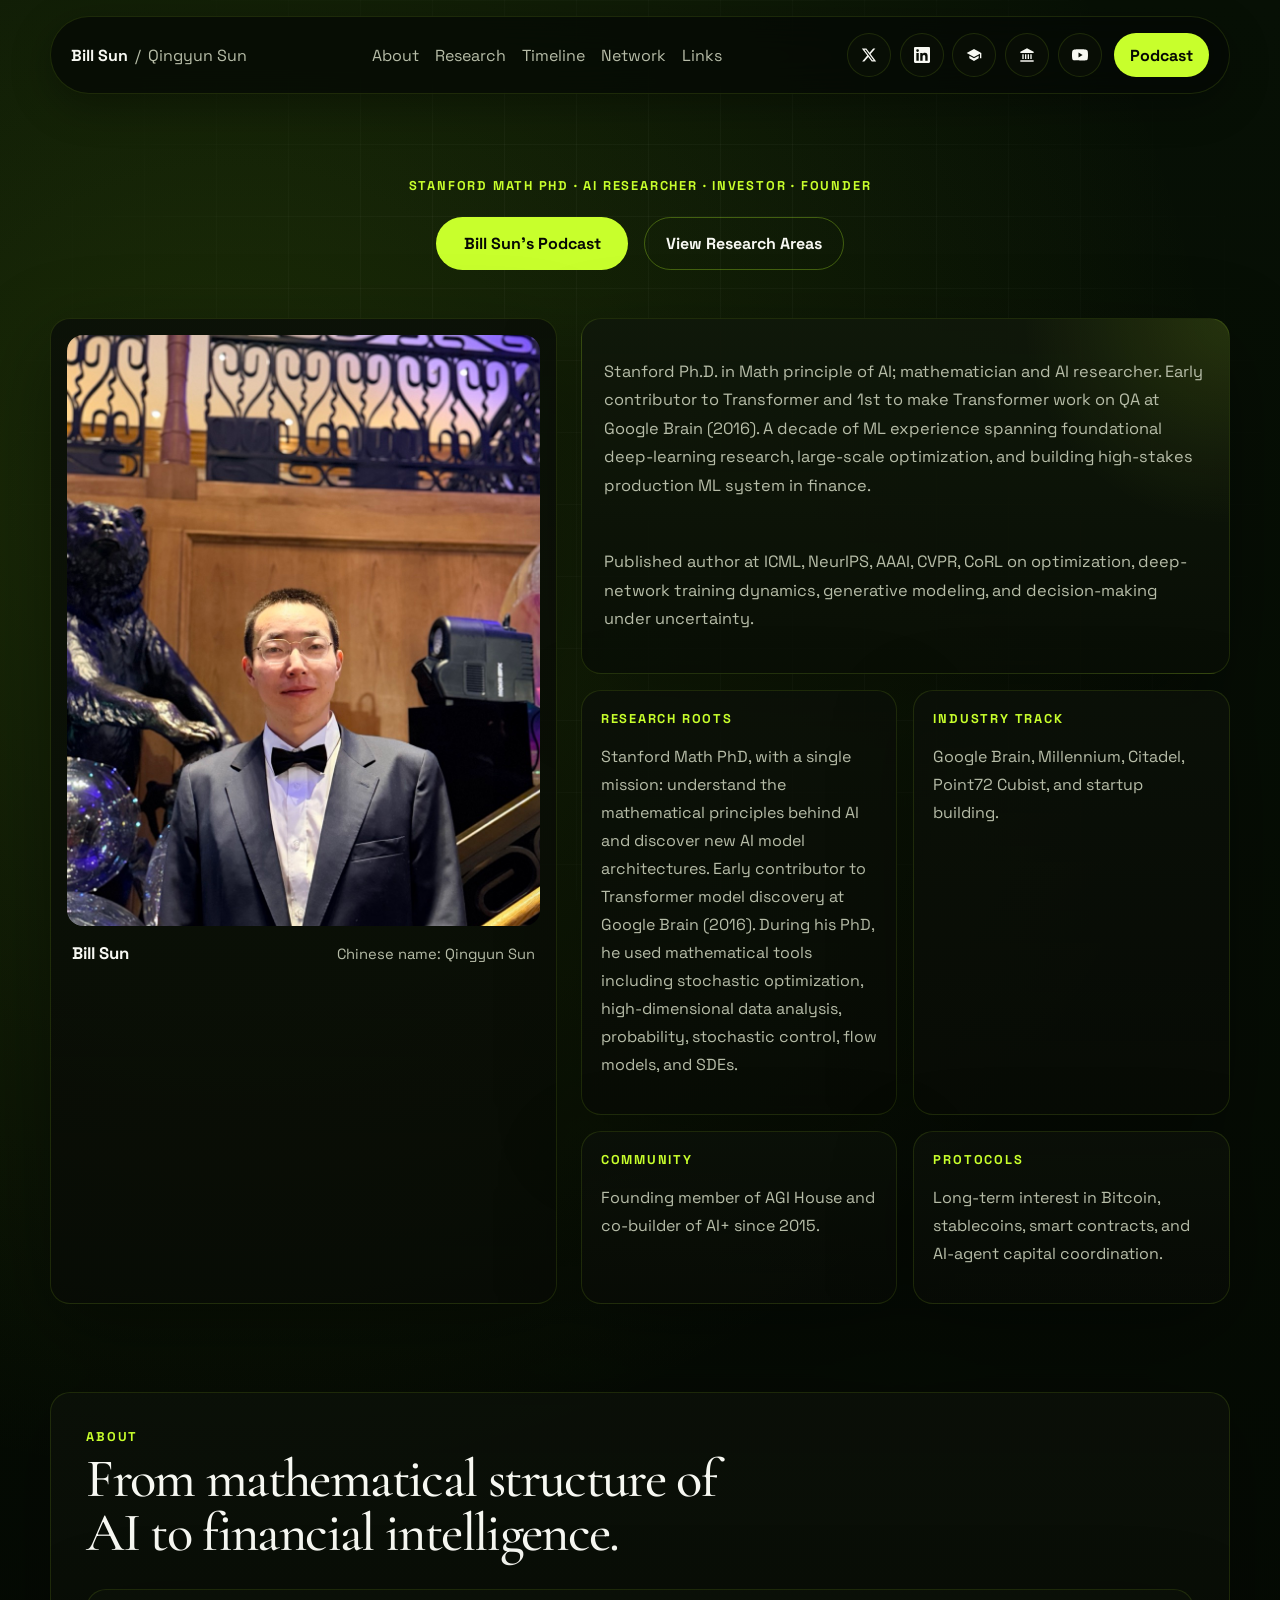
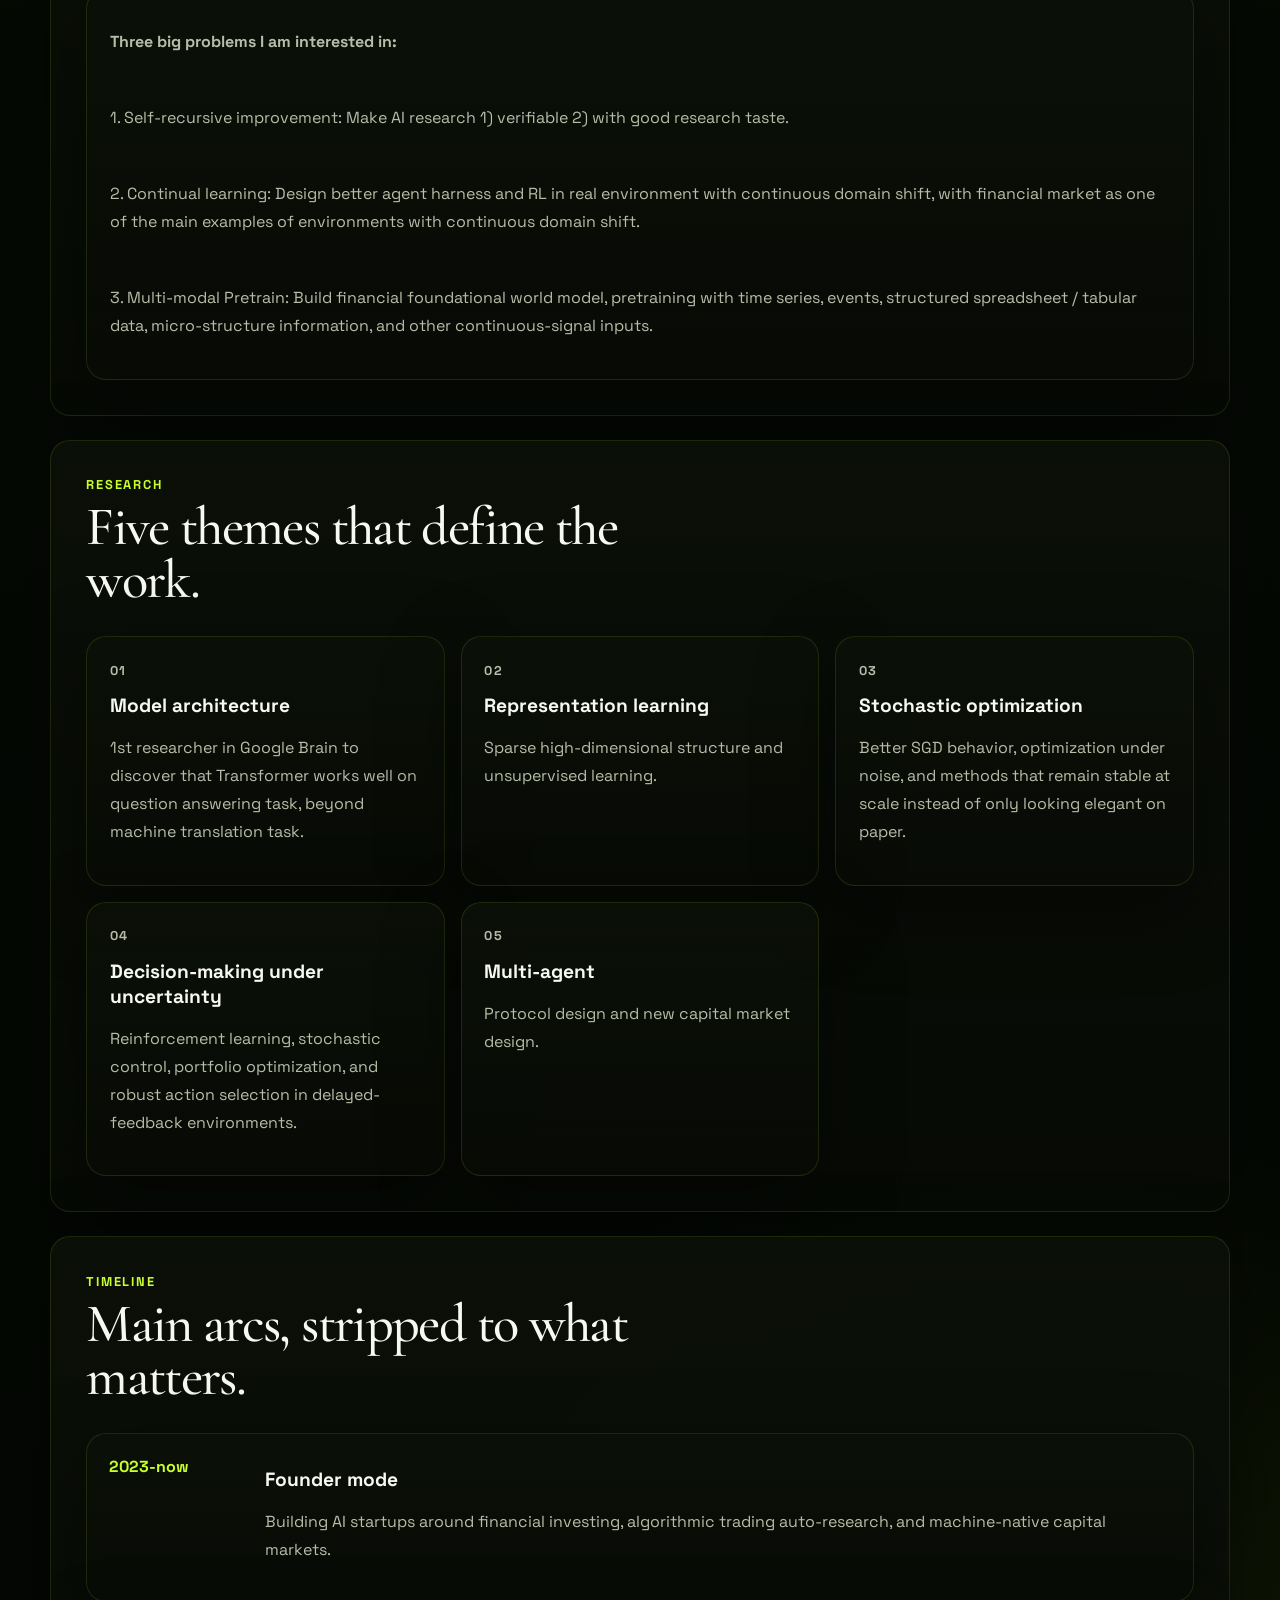
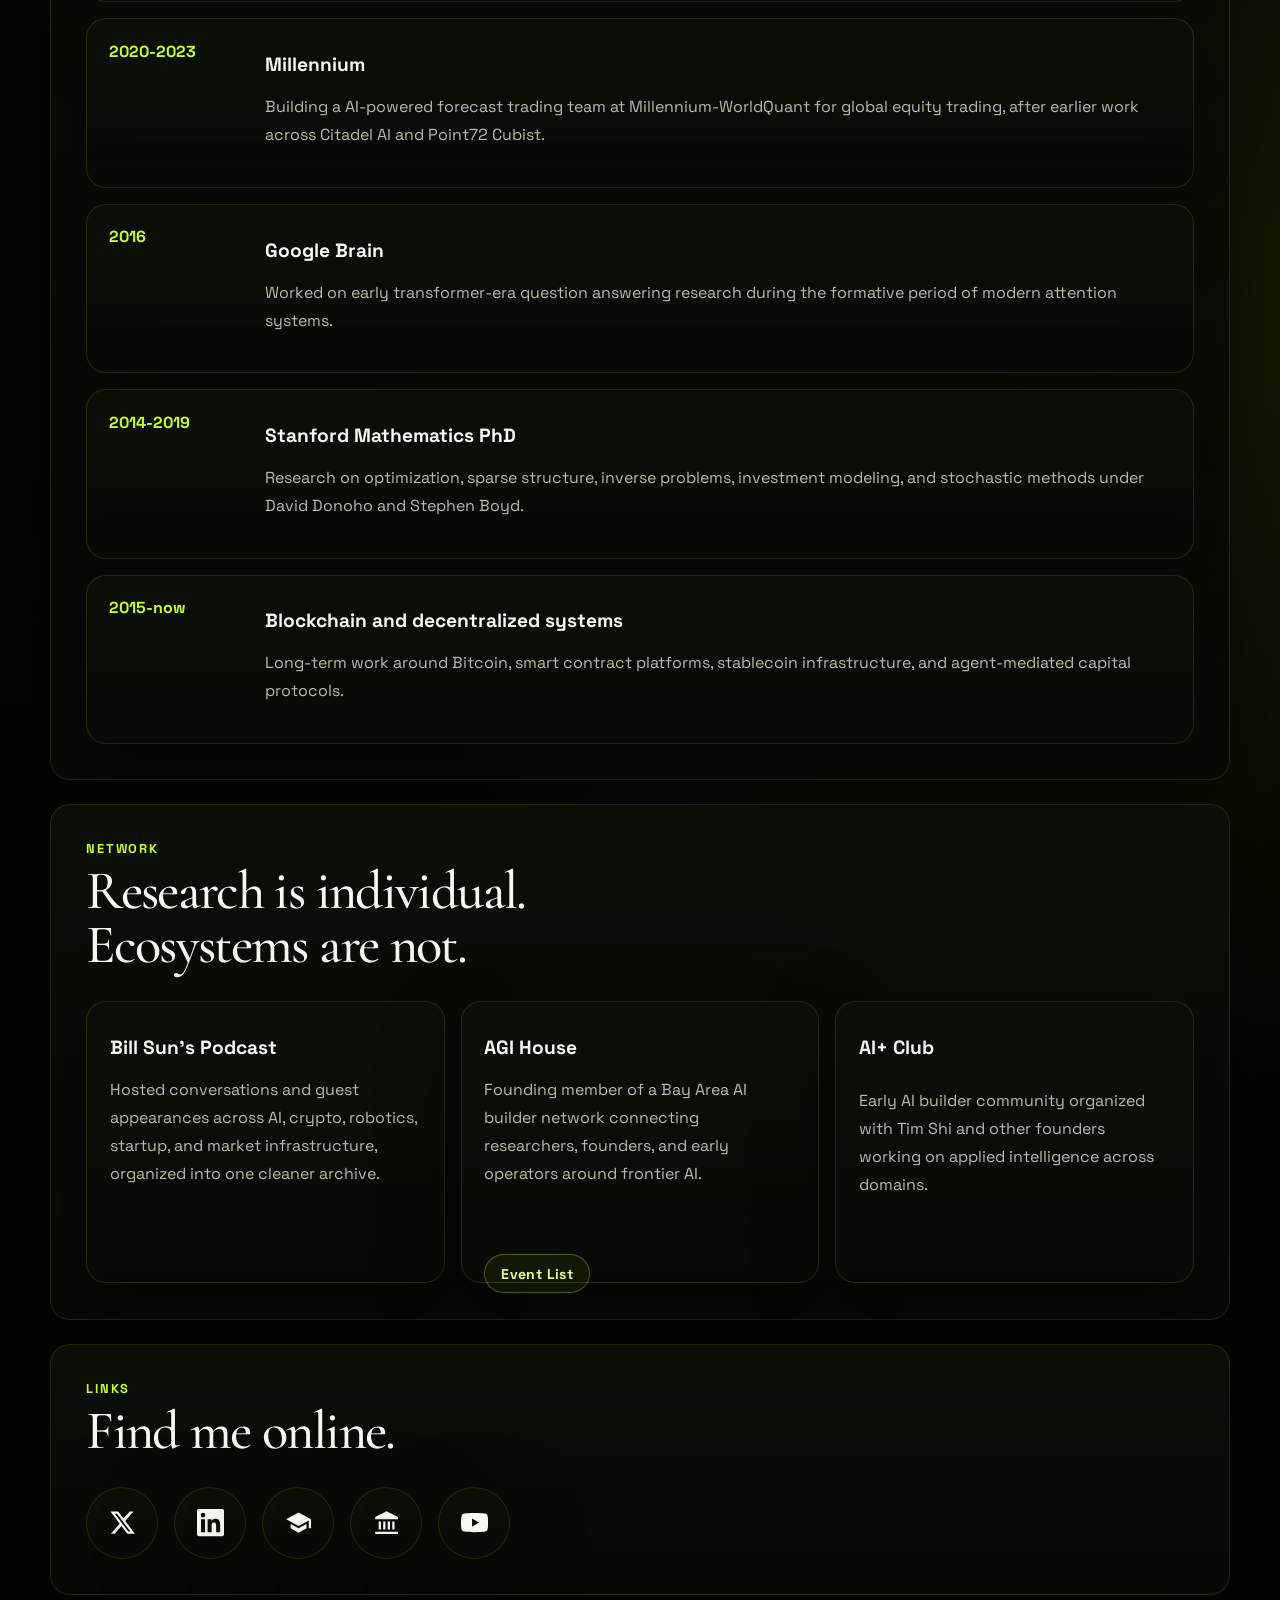
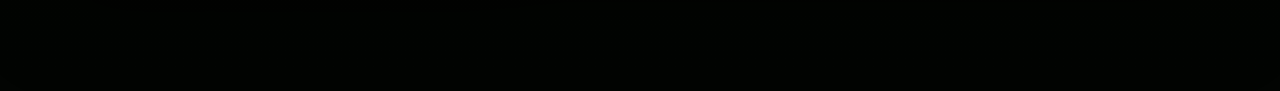
==== commit 9e405eb9: "feat: refresh homepage research and about copy" ====
--- a/index.html
+++ b/index.html
@@ -8,10 +8,12 @@
   <meta property="og:title" content="Bill Sun | Qingyun Sun">
   <meta property="og:description" content="Stanford Math PhD. Early transformer-era researcher at Google Brain. Quant investor and founder building AI for trading and capital markets.">
   <meta property="og:type" content="website">
+  <link rel="icon" href="/favicon.svg" type="image/svg+xml">
+  <link rel="icon" href="/favicon.ico" sizes="any">
   <link rel="preconnect" href="https://fonts.googleapis.com">
   <link rel="preconnect" href="https://fonts.gstatic.com" crossorigin>
   <link href="https://fonts.googleapis.com/css2?family=Cormorant+Garamond:wght@400;500;600&family=Space+Grotesk:wght@400;500;700&display=swap" rel="stylesheet">
-  <link rel="stylesheet" href="./styles.css">
+  <link rel="stylesheet" href="/styles.css">
 </head>
 <body>
   <div class="site-shell">
@@ -56,7 +58,7 @@
             </svg>
           </a>
         </div>
-        <a class="mini-cta" href="/podcast">Podcast</a>
+        <a class="mini-cta" href="/podcast/">Podcast</a>
       </div>
     </header>
 
@@ -64,7 +66,7 @@
       <section class="hero" data-reveal="true">
         <p class="eyebrow">Stanford Math PhD · AI researcher · investor · founder</p>
         <div class="hero-actions">
-          <a class="button button-primary" href="/podcast">Bill Sun's Podcast</a>
+          <a class="button button-primary" href="/podcast/">Bill Sun's Podcast</a>
           <a class="button button-secondary" href="#research">View Research Areas</a>
         </div>
 
@@ -88,23 +90,30 @@
           <div class="proof-column">
             <article class="proof-card proof-card-focus">
               <p class="proof-body">
-                Bill Sun, also listed professionally as Qingyun Sun, works on
-                model architecture, sparse representation learning, stochastic
-                optimization, and AI systems for trading and investing. His
-                path runs through Stanford mathematics, early transformer-era
-                research at Google Brain, quantitative investing at Millennium,
-                Citadel, and Point72 Cubist, and now startup building around
-                autonomous financial intelligence, with a current focus on
-                building AI systems for investing, trading, auto-research, and
-                machine-native capital markets.
+                Stanford Ph.D. in Math principle of AI; mathematician and AI
+                researcher. Early contributor to Transformer and 1st to make
+                Transformer work on QA at Google Brain (2016). A decade of ML
+                experience spanning foundational deep-learning research,
+                large-scale optimization, and building high-stakes production
+                ML system in finance.
+              </p>
+              <p class="proof-body">
+                Published author at ICML, NeurIPS, AAAI, CVPR, CoRL on
+                optimization, deep-network training dynamics, generative
+                modeling, and decision-making under uncertainty.
               </p>
             </article>
             <div class="proof-grid">
               <article class="proof-card">
                 <p class="proof-label">Research roots</p>
                 <p class="proof-body">
-                  Stanford Math PhD. Optimization, high-dimensional structure,
-                  inverse problems, and stochastic methods.
+                  Stanford Math PhD, with a single mission: understand the
+                  mathematical principles behind AI and discover new AI model
+                  architectures. Early contributor to Transformer model
+                  discovery at Google Brain (2016). During his PhD, he used
+                  mathematical tools including stochastic optimization,
+                  high-dimensional data analysis, probability, stochastic
+                  control, flow models, and SDEs.
                 </p>
               </article>
               <article class="proof-card">
@@ -135,21 +144,28 @@
       <section id="about" class="section" data-reveal="true">
         <div class="section-header">
           <p class="section-kicker">About</p>
-          <h2>From mathematical structure to financial intelligence.</h2>
+          <h2>From mathematical structure of AI to financial intelligence.</h2>
         </div>
         <div class="about-grid">
           <article class="panel panel-large">
             <p>
-              Bill Sun works at the intersection of AI research, stochastic
-              decision-making, and capital allocation. The recurring question is
-              how to design systems that can reason under uncertainty and still
-              survive the feedback loops of the real world.
-            </p>
-            <p>
-              That spans architecture choices, sparse representations, better
-              optimization, reinforcement learning, and portfolio-level action.
-              The applied target is unusually concrete: build the best AI for
-              trading and investing.
+              <strong>Three big problems I am interested in:</strong>
+            </p>
+            <p>
+              1. Self-recursive improvement: Make AI research 1) verifiable
+              2) with good research taste.
+            </p>
+            <p>
+              2. Continual learning: Design better agent harness and RL in real
+              environment with continuous domain shift, with financial market as
+              one of the main examples of environments with continuous domain
+              shift.
+            </p>
+            <p>
+              3. Multi-modal Pretrain: Build financial foundational world
+              model, pretraining with time series, events, structured
+              spreadsheet / tabular data, micro-structure information, and
+              other continuous-signal inputs.
             </p>
           </article>
         </div>
@@ -270,7 +286,7 @@
           <h2>Research is individual. Ecosystems are not.</h2>
         </div>
         <div class="network-grid">
-          <a class="network-card network-card-link" href="/podcast" aria-label="Bill Sun podcast page">
+          <a class="network-card network-card-link" href="/podcast/" aria-label="Bill Sun podcast page">
             <h3>Bill Sun's Podcast</h3>
             <p>
               Hosted conversations and guest appearances across AI, crypto,
@@ -286,9 +302,9 @@
                 researchers, founders, and early operators around frontier AI.
               </p>
             </a>
-            <p class="network-sub-link">
-              <a href="https://agihouse-app.web.app/events" target="_blank" rel="noreferrer">Event List</a>
-            </p>
+            <div class="network-sub-link">
+              <a class="network-pill" href="https://agihouse-app.web.app/events" target="_blank" rel="noreferrer">Event List</a>
+            </div>
           </article>
           <article class="network-card">
             <h3>AI+ Club</h3>
@@ -337,6 +353,6 @@
     </main>
   </div>
 
-  <script src="./script.js"></script>
+  <script src="/script.js"></script>
 </body>
 </html>
--- a/styles.css
+++ b/styles.css
@@ -338,6 +338,8 @@
 }
 
 .proof-card-focus {
+  display: grid;
+  gap: 0.95rem;
   padding: 1.4rem;
   background:
     radial-gradient(circle at top right, rgba(200, 255, 44, 0.12), transparent 28%),
@@ -427,6 +429,8 @@
 }
 
 .network-card {
+  display: flex;
+  flex-direction: column;
   padding: 1.4rem;
   text-align: left;
   text-decoration: none;
@@ -444,13 +448,34 @@
 }
 
 .network-sub-link {
-  margin: 0.9rem 0 0;
-  font-size: 0.92rem;
-}
-
-.network-sub-link a {
+  margin-top: 1rem;
+}
+
+.network-pill {
+  display: inline-flex;
+  align-items: center;
+  justify-content: center;
+  width: fit-content;
+  padding: 0.62rem 1rem;
+  border: 1px solid var(--line-strong);
+  border-radius: 999px;
+  background: rgba(200, 255, 44, 0.06);
   color: var(--accent-strong);
+  font-size: 0.88rem;
+  font-weight: 700;
+  letter-spacing: 0.03em;
   text-decoration: none;
+  transition:
+    transform 180ms ease,
+    border-color 180ms ease,
+    background 180ms ease,
+    color 180ms ease;
+}
+
+.network-pill:hover {
+  transform: translateY(-2px);
+  border-color: var(--accent);
+  background: rgba(200, 255, 44, 0.14);
 }
 
 .network-card:hover,
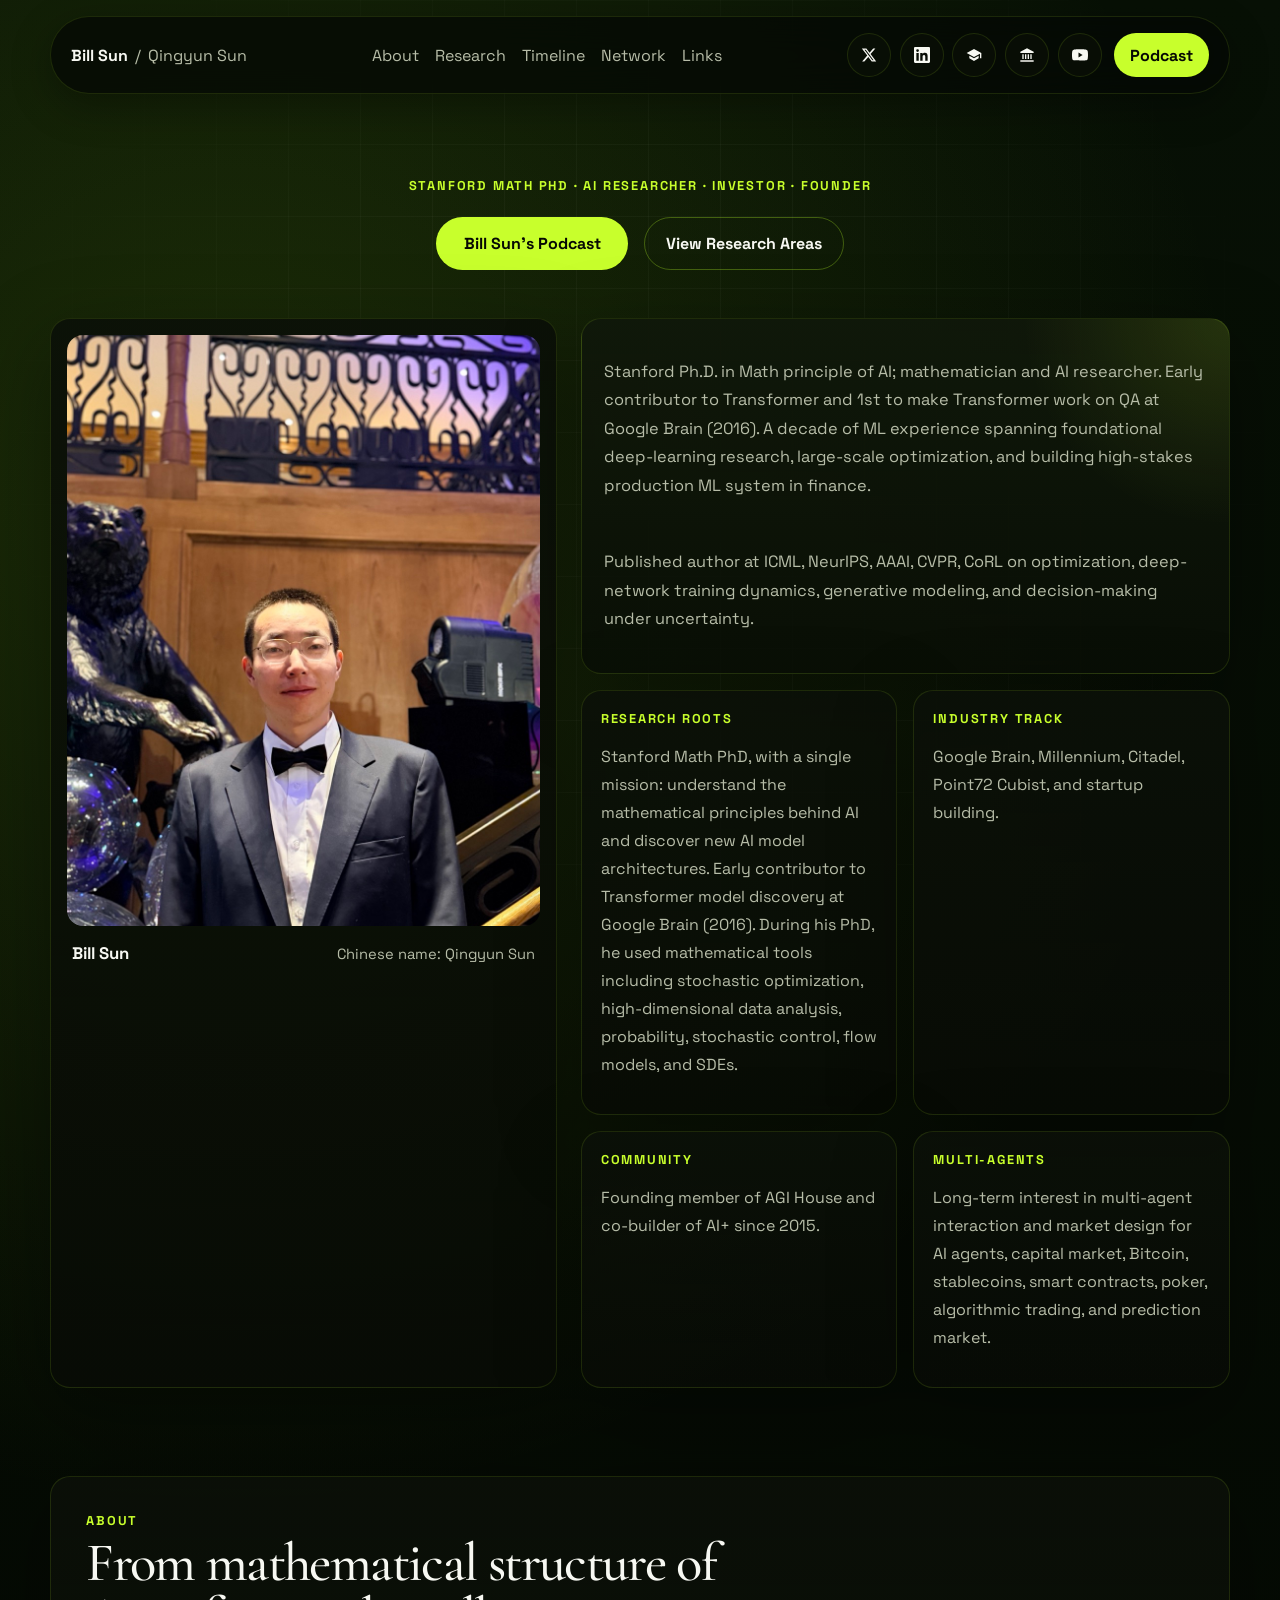
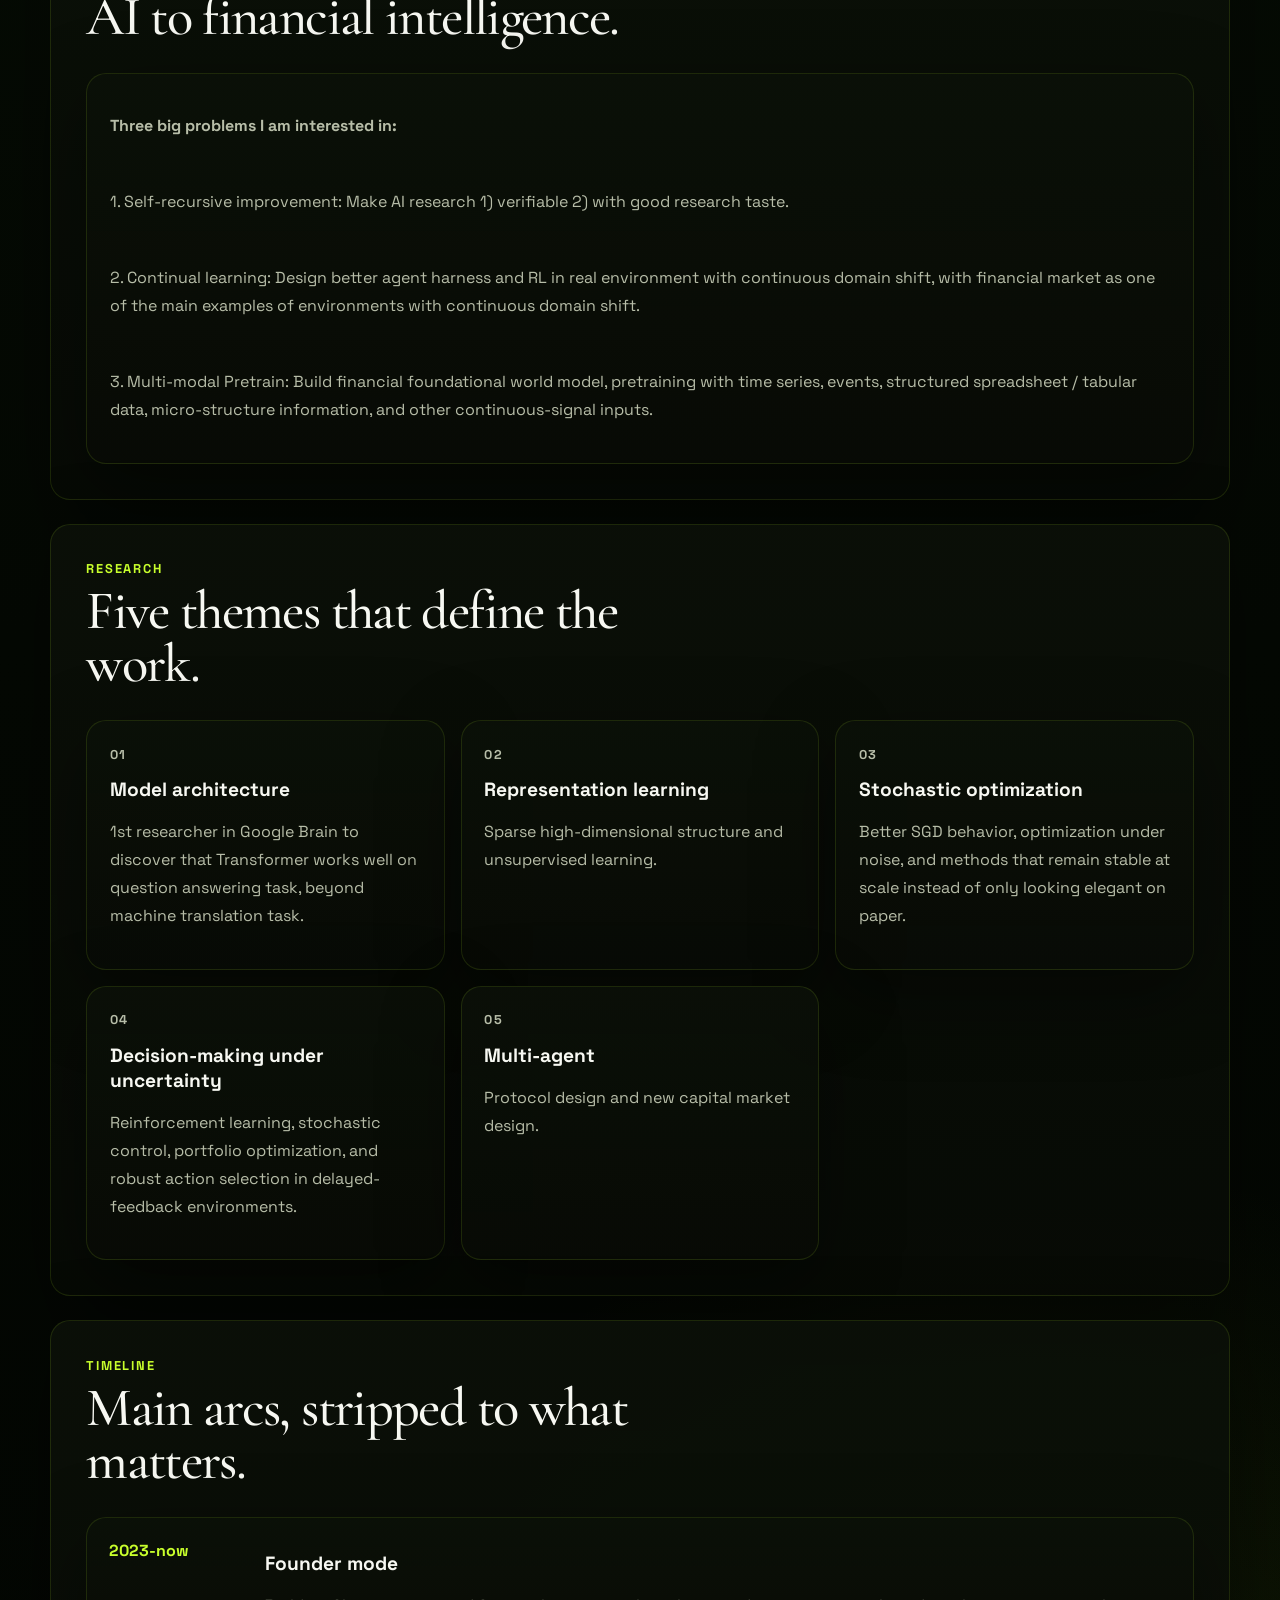
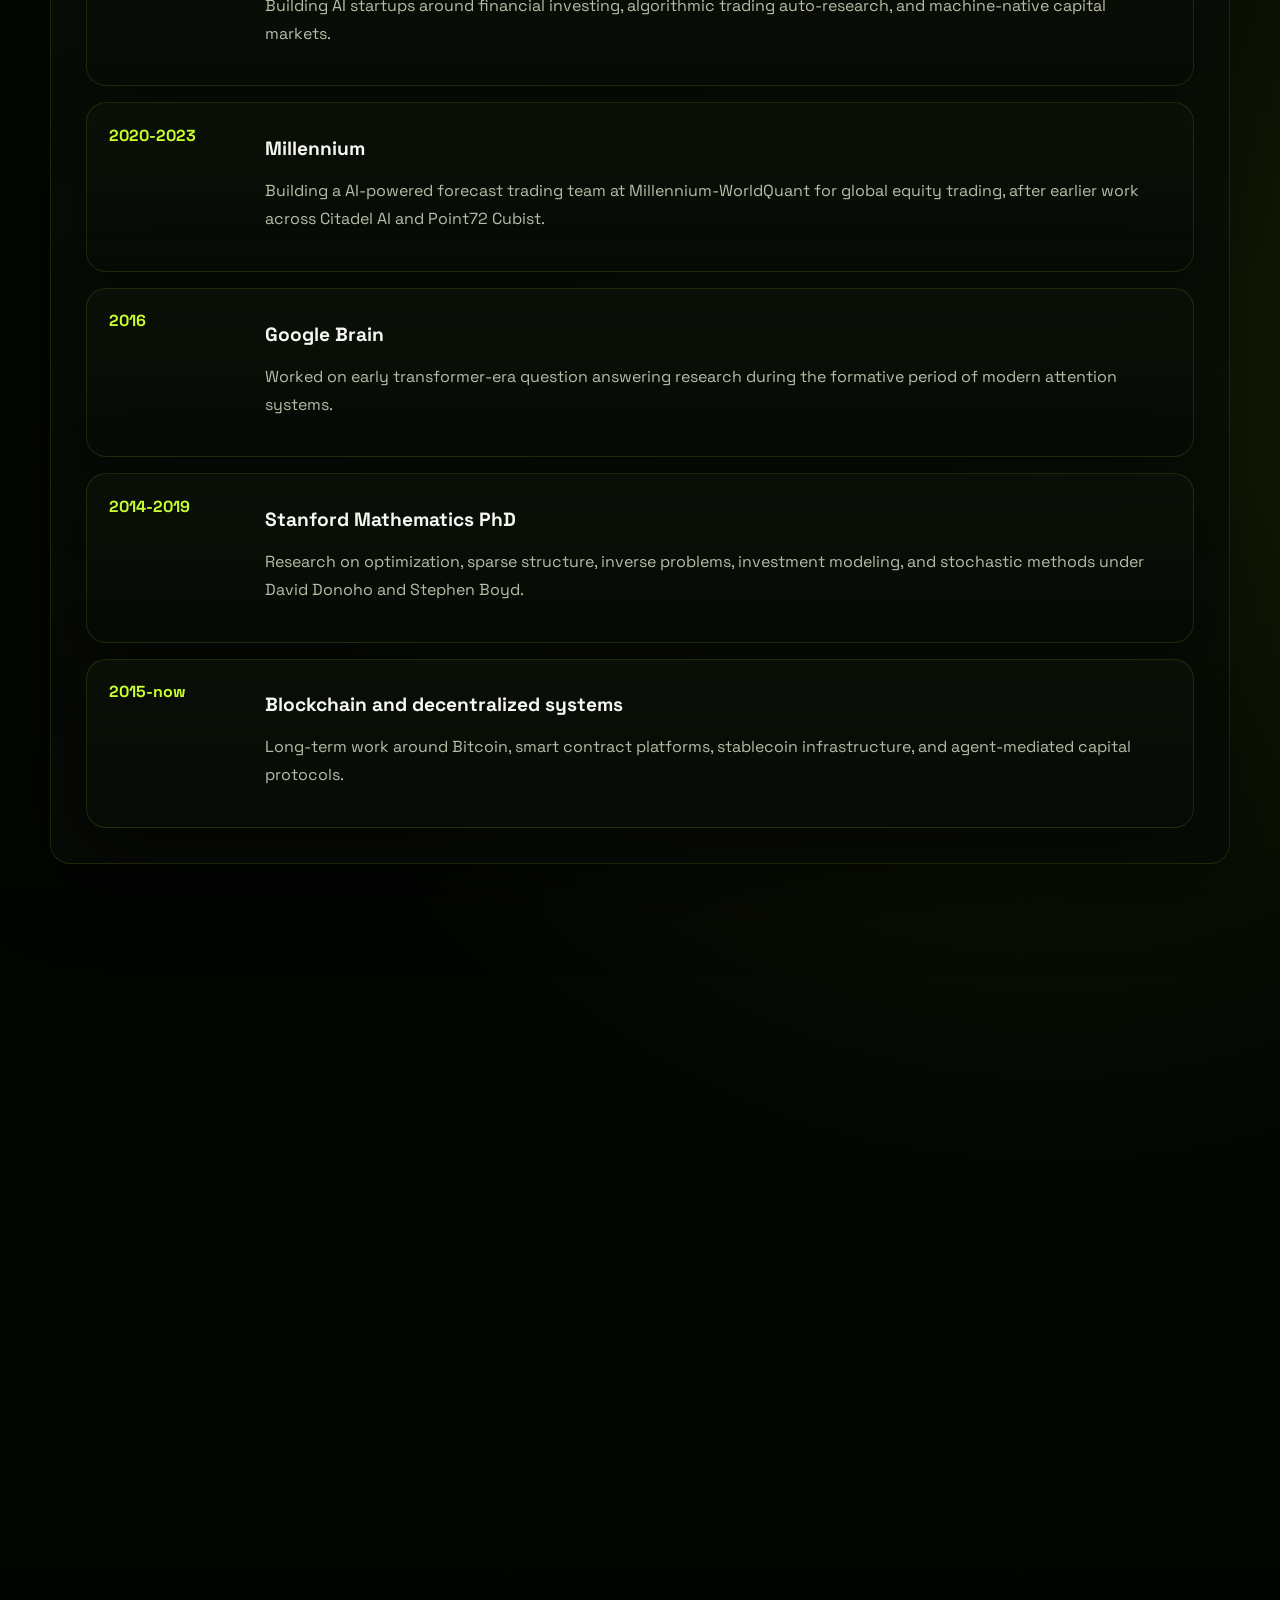
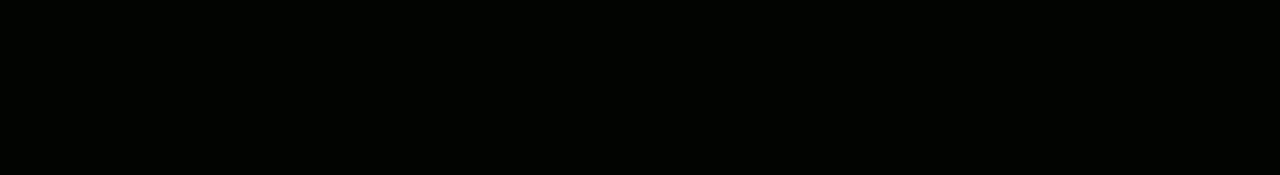
==== commit fc712bd3: "feat: update homepage multi-agents card" ====
--- a/index.html
+++ b/index.html
@@ -130,10 +130,12 @@
                 </p>
               </article>
               <article class="proof-card">
-                <p class="proof-label">Protocols</p>
+                <p class="proof-label">Multi-agents</p>
                 <p class="proof-body">
-                  Long-term interest in Bitcoin, stablecoins, smart contracts,
-                  and AI-agent capital coordination.
+                  Long-term interest in multi-agent interaction and market
+                  design for AI agents, capital market, Bitcoin, stablecoins,
+                  smart contracts, poker, algorithmic trading, and prediction
+                  market.
                 </p>
               </article>
             </div>
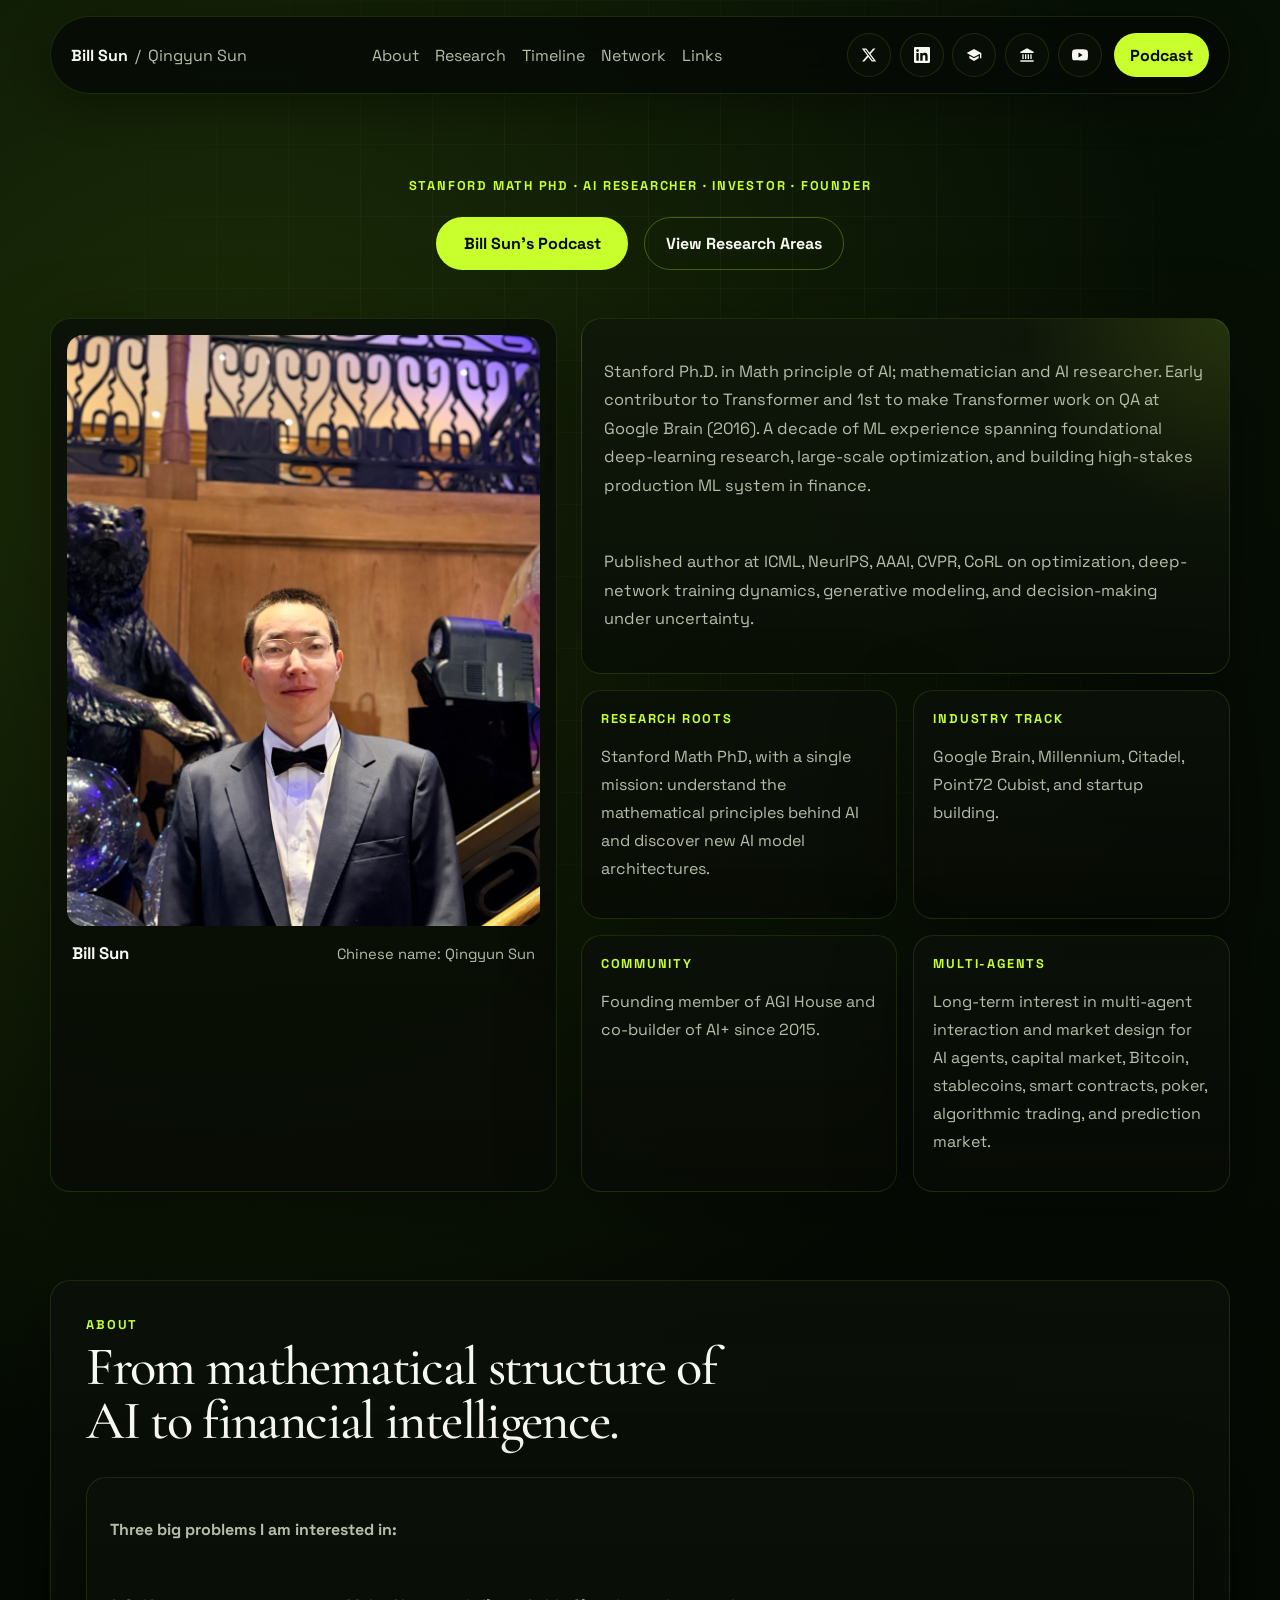
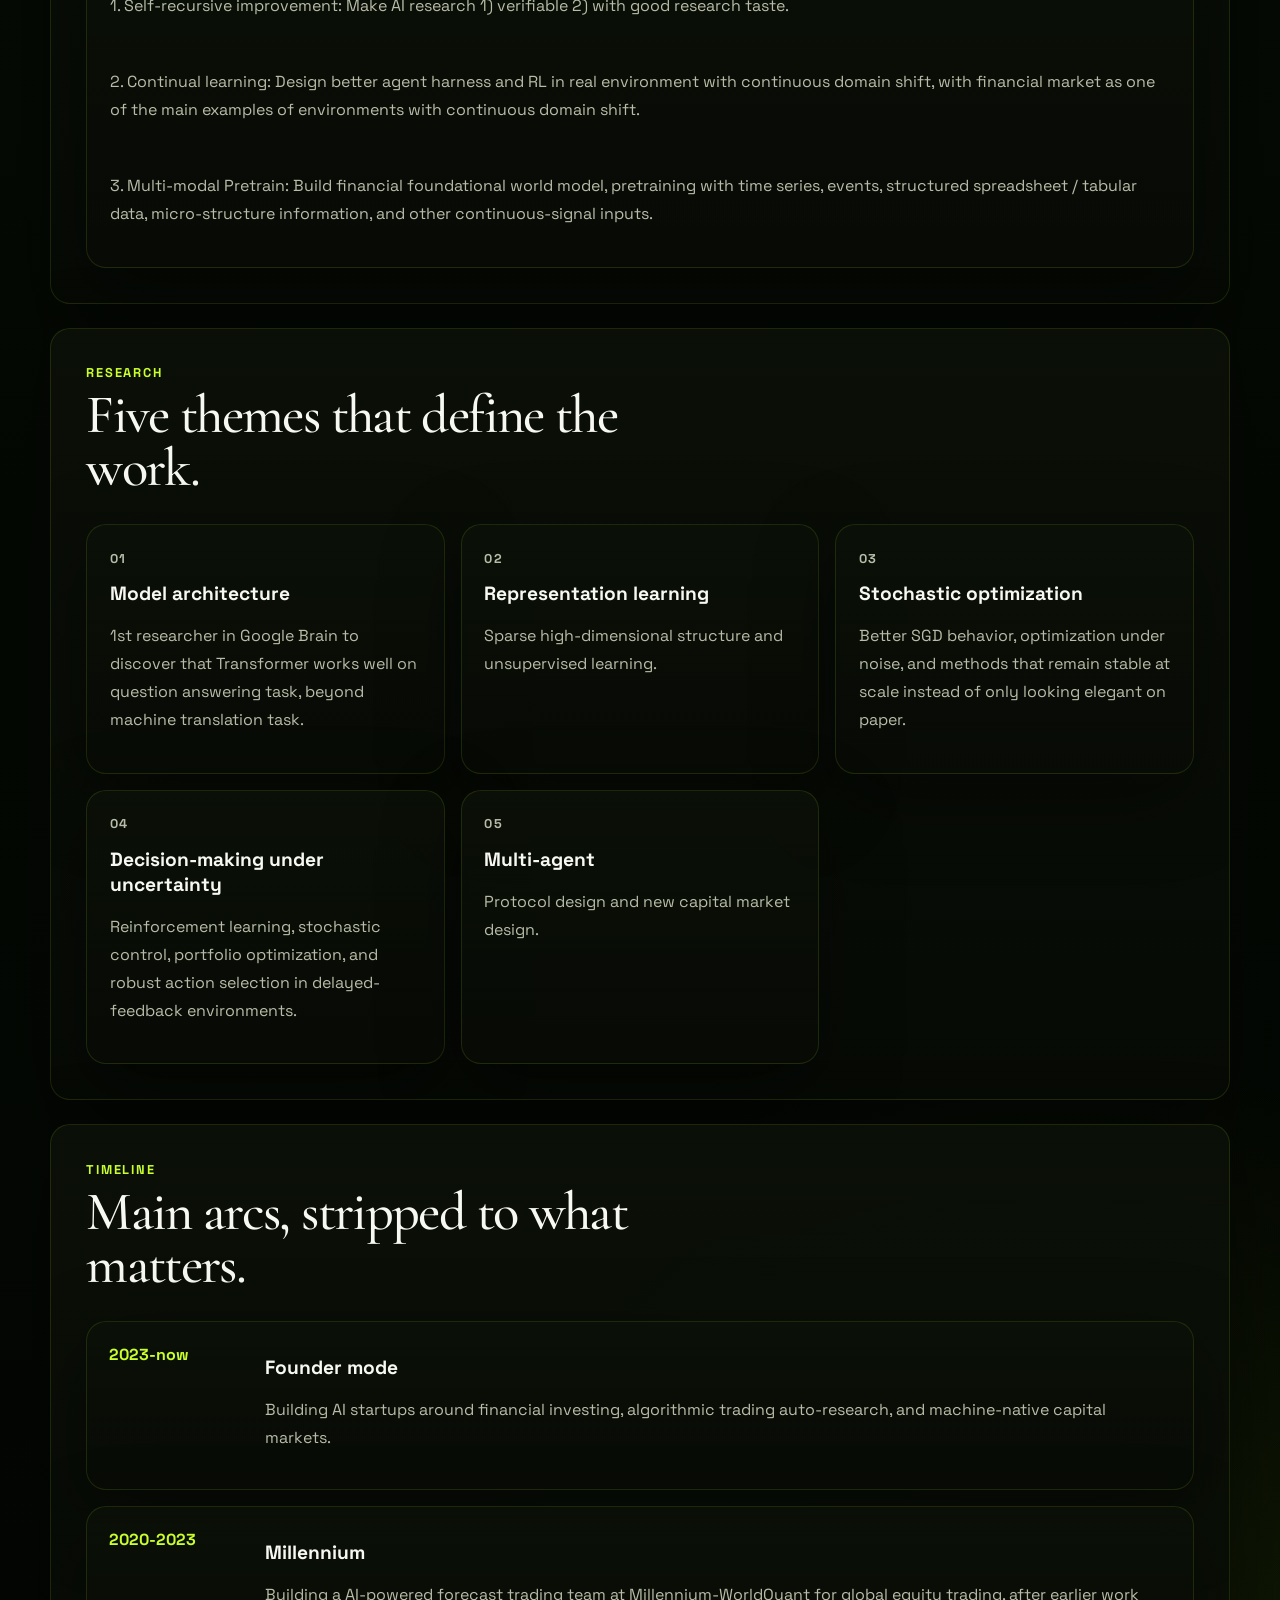
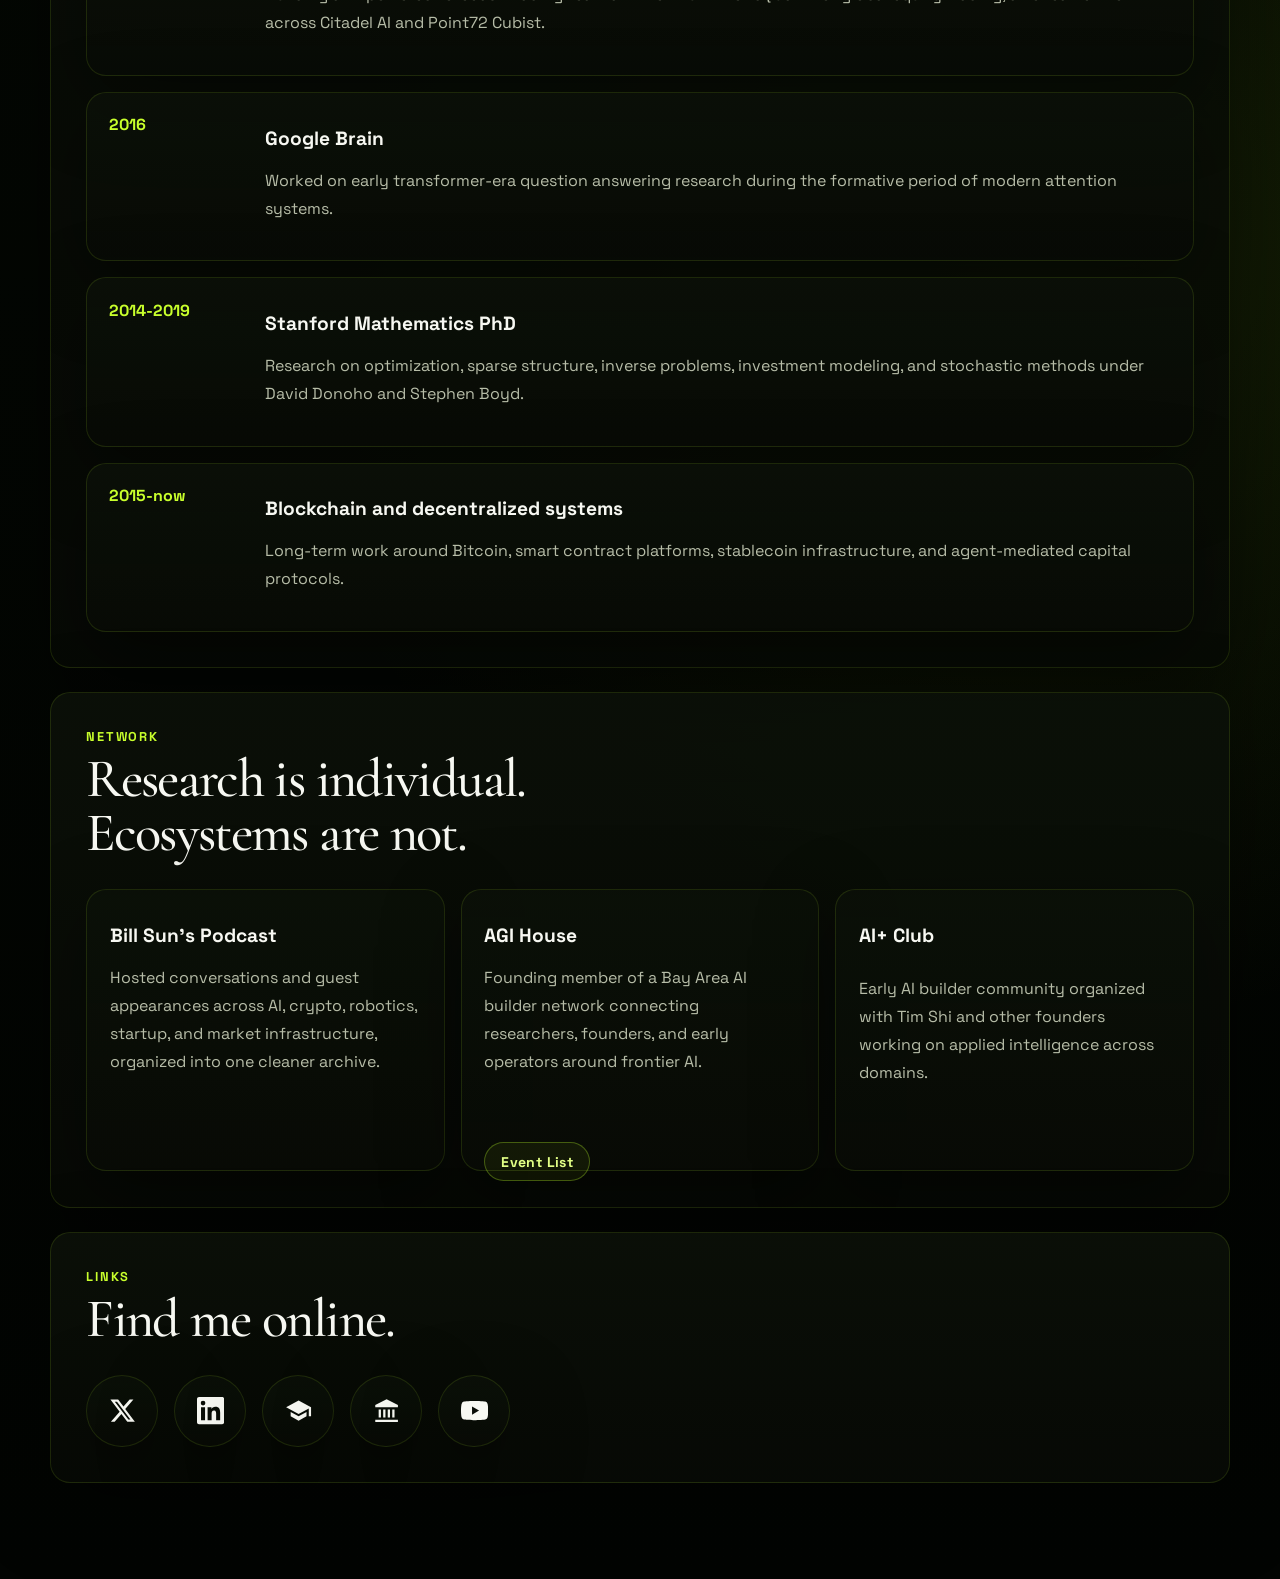
==== commit a681365f: "feat: shorten homepage research roots card" ====
--- a/index.html
+++ b/index.html
@@ -109,11 +109,7 @@
                 <p class="proof-body">
                   Stanford Math PhD, with a single mission: understand the
                   mathematical principles behind AI and discover new AI model
-                  architectures. Early contributor to Transformer model
-                  discovery at Google Brain (2016). During his PhD, he used
-                  mathematical tools including stochastic optimization,
-                  high-dimensional data analysis, probability, stochastic
-                  control, flow models, and SDEs.
+                  architectures.
                 </p>
               </article>
               <article class="proof-card">
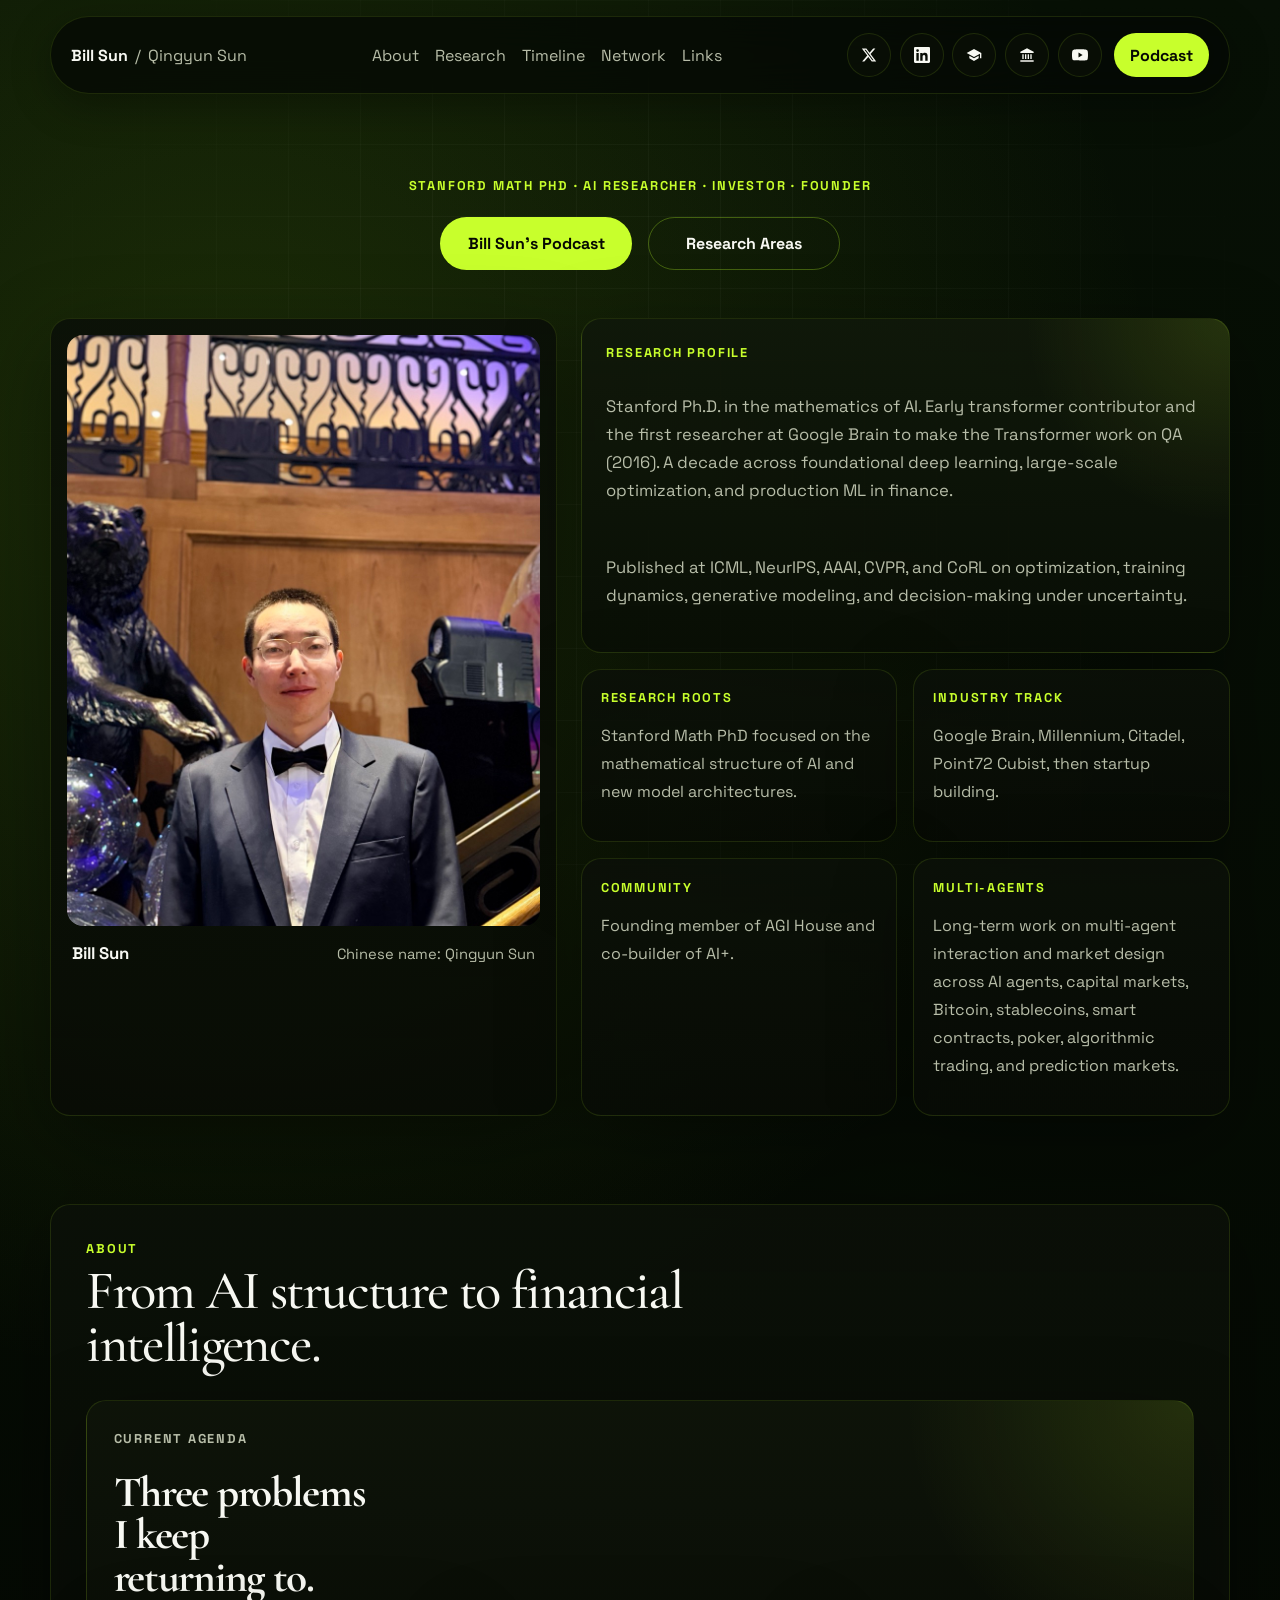
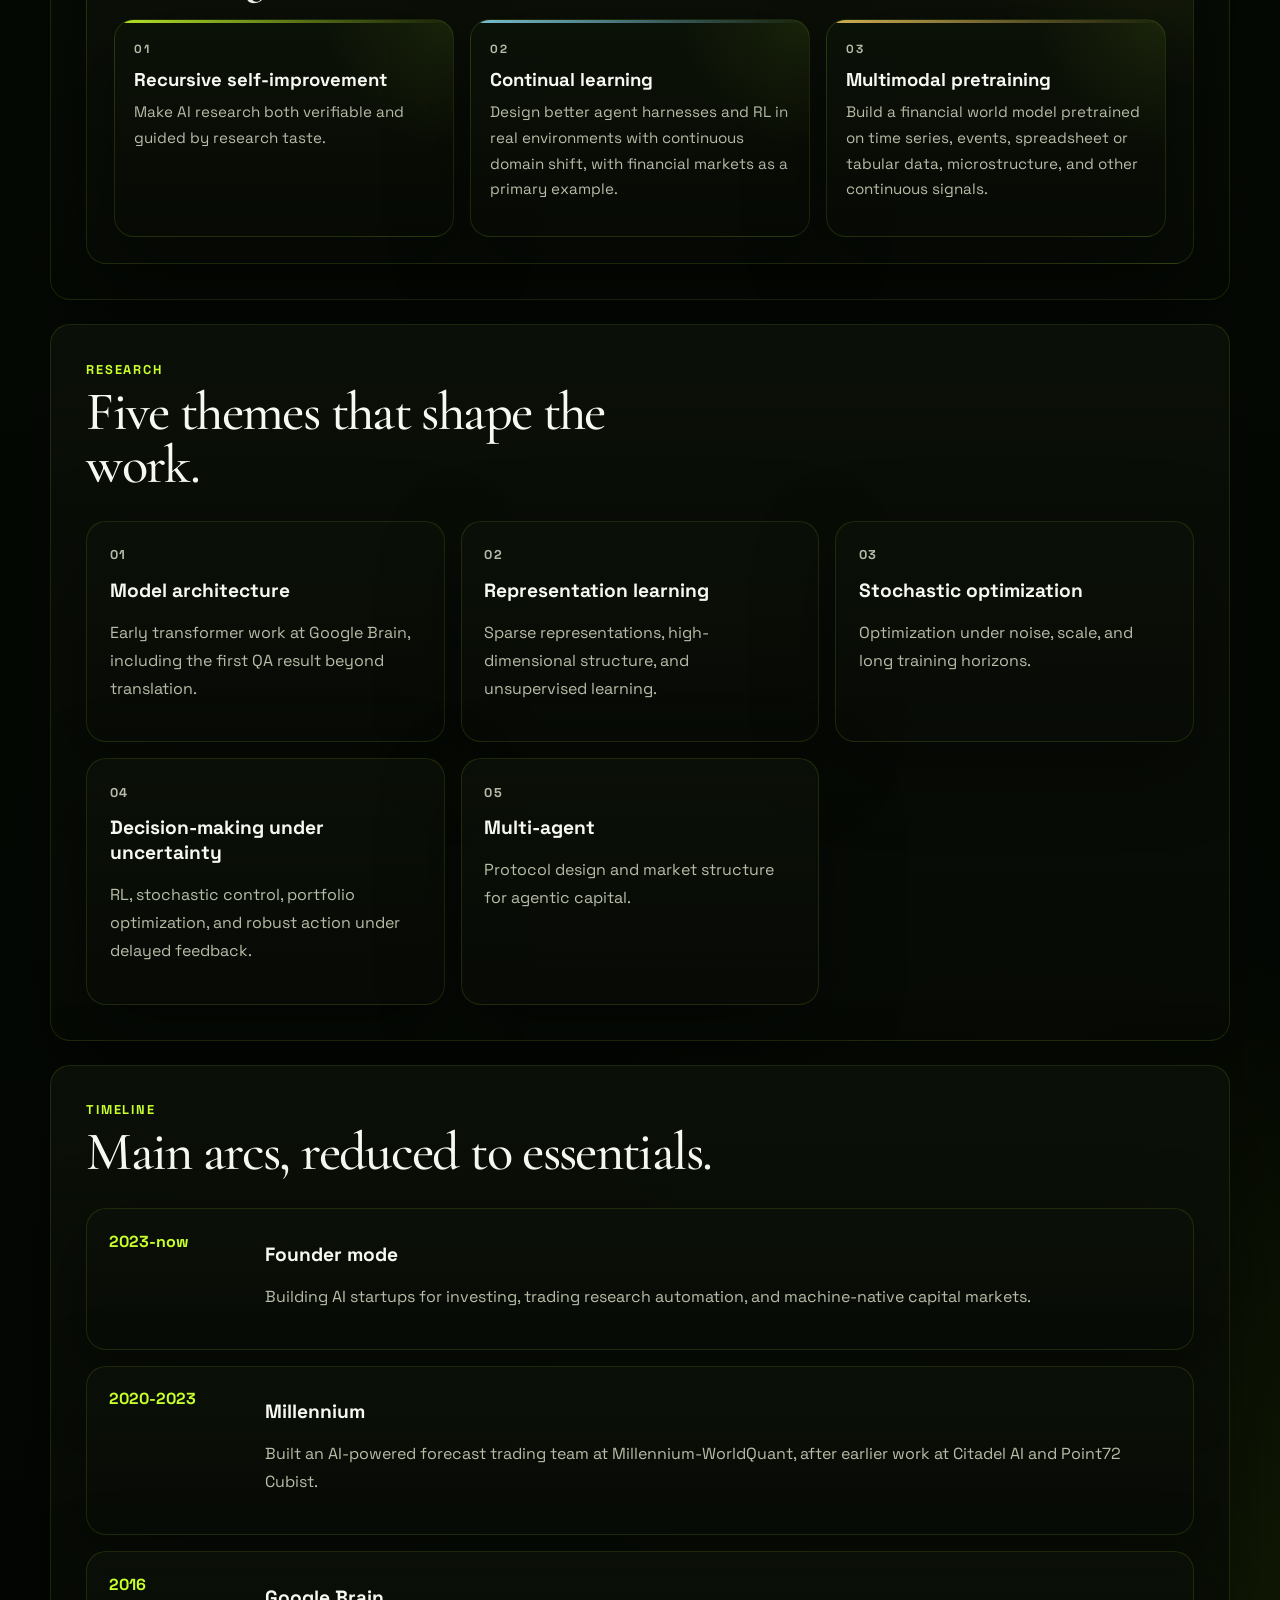
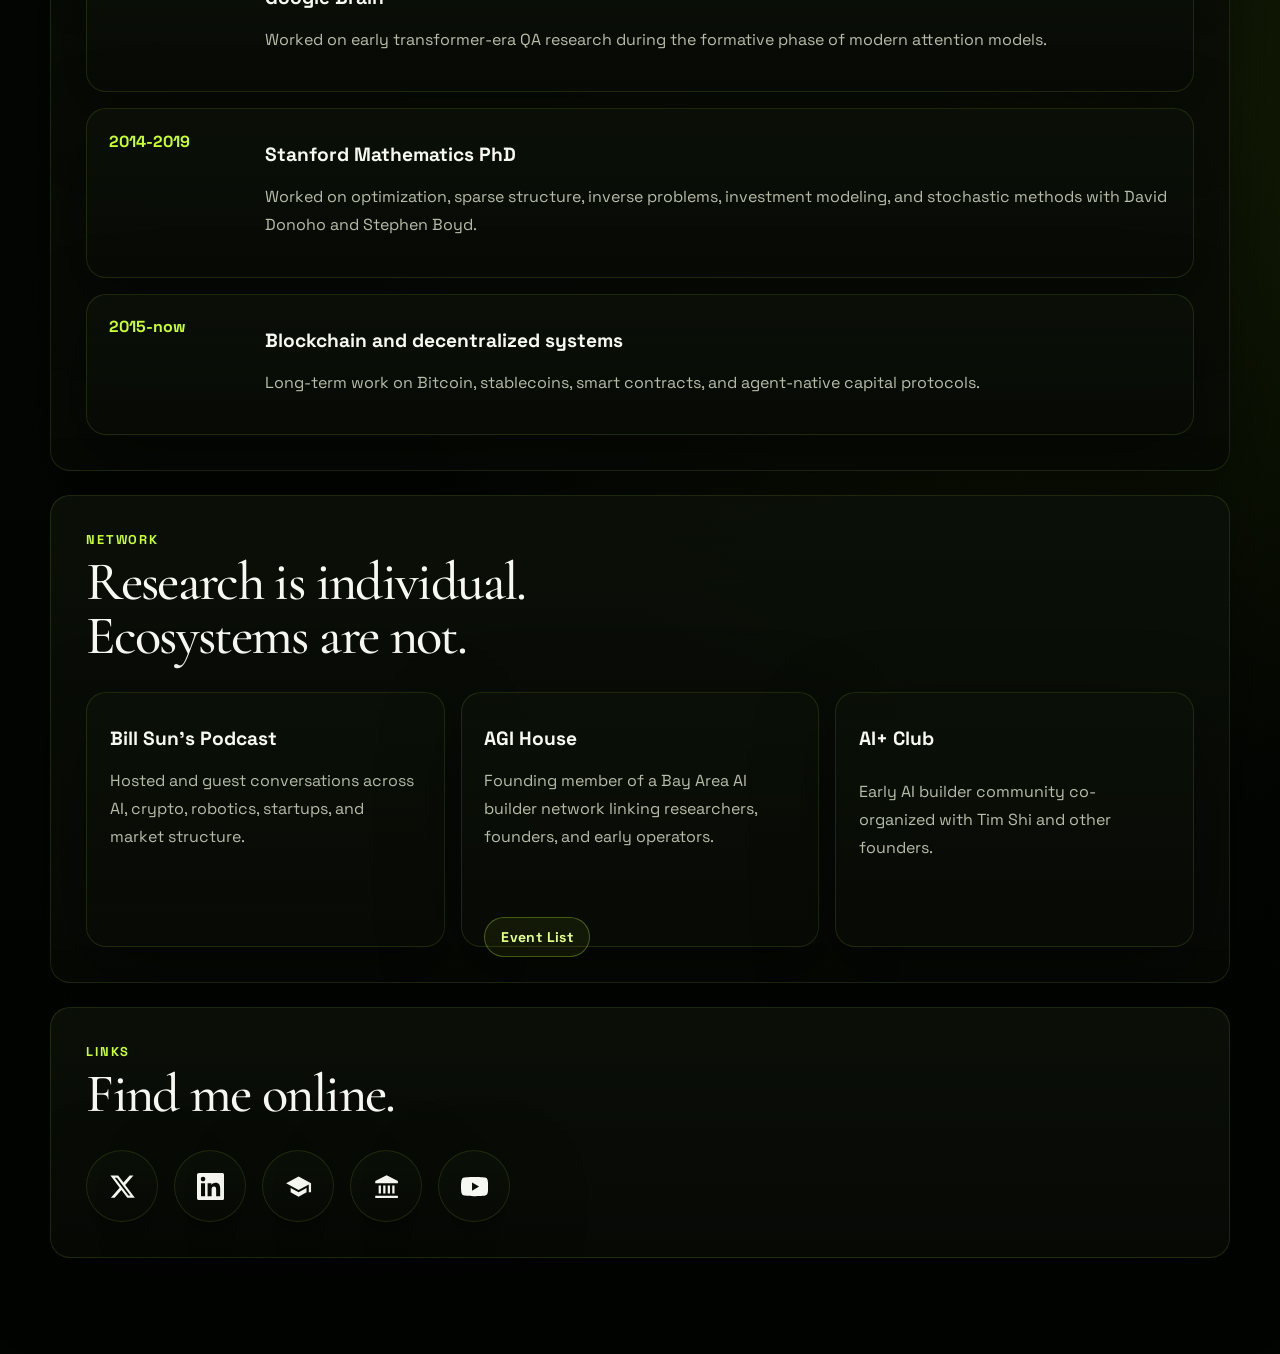
==== commit 3088cedf: "feat: polish homepage copy and problem cards" ====
--- a/index.html
+++ b/index.html
@@ -4,9 +4,9 @@
   <meta charset="UTF-8">
   <meta name="viewport" content="width=device-width, initial-scale=1.0">
   <title>Bill Sun | Qingyun Sun</title>
-  <meta name="description" content="Bill Sun, also known as Qingyun Sun, is an AI researcher, investor, and founder working on model architecture, representation learning, optimization, and AI systems for trading and investing.">
+  <meta name="description" content="Stanford Math PhD. Early transformer contributor at Google Brain. Investor-founder building AI for financial intelligence.">
   <meta property="og:title" content="Bill Sun | Qingyun Sun">
-  <meta property="og:description" content="Stanford Math PhD. Early transformer-era researcher at Google Brain. Quant investor and founder building AI for trading and capital markets.">
+  <meta property="og:description" content="Stanford Math PhD. Early transformer contributor at Google Brain. Investor-founder building AI for financial intelligence.">
   <meta property="og:type" content="website">
   <link rel="icon" href="/favicon.svg" type="image/svg+xml">
   <link rel="icon" href="/favicon.ico" sizes="any">
@@ -67,7 +67,7 @@
         <p class="eyebrow">Stanford Math PhD · AI researcher · investor · founder</p>
         <div class="hero-actions">
           <a class="button button-primary" href="/podcast/">Bill Sun's Podcast</a>
-          <a class="button button-secondary" href="#research">View Research Areas</a>
+          <a class="button button-secondary" href="#research">Research Areas</a>
         </div>
 
         <div class="hero-stage">
@@ -89,49 +89,48 @@
 
           <div class="proof-column">
             <article class="proof-card proof-card-focus">
+              <p class="proof-label">Research profile</p>
               <p class="proof-body">
-                Stanford Ph.D. in Math principle of AI; mathematician and AI
-                researcher. Early contributor to Transformer and 1st to make
-                Transformer work on QA at Google Brain (2016). A decade of ML
-                experience spanning foundational deep-learning research,
-                large-scale optimization, and building high-stakes production
-                ML system in finance.
+                Stanford Ph.D. in the mathematics of AI. Early transformer
+                contributor and the first researcher at Google Brain to make
+                the Transformer work on QA (2016). A decade across
+                foundational deep learning, large-scale optimization, and
+                production ML in finance.
               </p>
               <p class="proof-body">
-                Published author at ICML, NeurIPS, AAAI, CVPR, CoRL on
-                optimization, deep-network training dynamics, generative
-                modeling, and decision-making under uncertainty.
+                Published at ICML, NeurIPS, AAAI, CVPR, and CoRL on
+                optimization, training dynamics, generative modeling, and
+                decision-making under uncertainty.
               </p>
             </article>
             <div class="proof-grid">
               <article class="proof-card">
                 <p class="proof-label">Research roots</p>
                 <p class="proof-body">
-                  Stanford Math PhD, with a single mission: understand the
-                  mathematical principles behind AI and discover new AI model
-                  architectures.
+                  Stanford Math PhD focused on the mathematical structure of AI
+                  and new model architectures.
                 </p>
               </article>
               <article class="proof-card">
                 <p class="proof-label">Industry track</p>
                 <p class="proof-body">
-                  Google Brain, Millennium, Citadel, Point72 Cubist, and startup
-                  building.
+                  Google Brain, Millennium, Citadel, Point72 Cubist, then
+                  startup building.
                 </p>
               </article>
               <article class="proof-card">
                 <p class="proof-label">Community</p>
                 <p class="proof-body">
-                  Founding member of AGI House and co-builder of AI+ since 2015.
+                  Founding member of AGI House and co-builder of AI+.
                 </p>
               </article>
               <article class="proof-card">
                 <p class="proof-label">Multi-agents</p>
                 <p class="proof-body">
-                  Long-term interest in multi-agent interaction and market
-                  design for AI agents, capital market, Bitcoin, stablecoins,
+                  Long-term work on multi-agent interaction and market design
+                  across AI agents, capital markets, Bitcoin, stablecoins,
                   smart contracts, poker, algorithmic trading, and prediction
-                  market.
+                  markets.
                 </p>
               </article>
             </div>
@@ -142,29 +141,40 @@
       <section id="about" class="section" data-reveal="true">
         <div class="section-header">
           <p class="section-kicker">About</p>
-          <h2>From mathematical structure of AI to financial intelligence.</h2>
+          <h2>From AI structure to financial intelligence.</h2>
         </div>
         <div class="about-grid">
-          <article class="panel panel-large">
-            <p>
-              <strong>Three big problems I am interested in:</strong>
-            </p>
-            <p>
-              1. Self-recursive improvement: Make AI research 1) verifiable
-              2) with good research taste.
-            </p>
-            <p>
-              2. Continual learning: Design better agent harness and RL in real
-              environment with continuous domain shift, with financial market as
-              one of the main examples of environments with continuous domain
-              shift.
-            </p>
-            <p>
-              3. Multi-modal Pretrain: Build financial foundational world
-              model, pretraining with time series, events, structured
-              spreadsheet / tabular data, micro-structure information, and
-              other continuous-signal inputs.
-            </p>
+          <article class="panel panel-large problem-panel">
+            <p class="panel-label">Current agenda</p>
+            <h3 class="problem-heading">Three problems I keep returning to.</h3>
+            <div class="problem-grid">
+              <article class="problem-card">
+                <p class="problem-index">01</p>
+                <h4>Recursive self-improvement</h4>
+                <p>
+                  Make AI research both verifiable and guided by research
+                  taste.
+                </p>
+              </article>
+              <article class="problem-card">
+                <p class="problem-index">02</p>
+                <h4>Continual learning</h4>
+                <p>
+                  Design better agent harnesses and RL in real environments
+                  with continuous domain shift, with financial markets as a
+                  primary example.
+                </p>
+              </article>
+              <article class="problem-card">
+                <p class="problem-index">03</p>
+                <h4>Multimodal pretraining</h4>
+                <p>
+                  Build a financial world model pretrained on time series,
+                  events, spreadsheet or tabular data, microstructure, and
+                  other continuous signals.
+                </p>
+              </article>
+            </div>
           </article>
         </div>
       </section>
@@ -172,46 +182,45 @@
       <section id="research" class="section" data-reveal="true">
         <div class="section-header">
           <p class="section-kicker">Research</p>
-          <h2>Five themes that define the work.</h2>
+          <h2>Five themes that shape the work.</h2>
         </div>
         <div class="research-grid">
           <article class="research-card">
             <p class="research-index">01</p>
             <h3>Model architecture</h3>
             <p>
-              1st researcher in Google Brain to discover that Transformer works
-              well on question answering task, beyond machine translation task.
+              Early transformer work at Google Brain, including the first QA
+              result beyond translation.
             </p>
           </article>
           <article class="research-card">
             <p class="research-index">02</p>
             <h3>Representation learning</h3>
             <p>
-              Sparse high-dimensional structure and unsupervised learning.
+              Sparse representations, high-dimensional structure, and
+              unsupervised learning.
             </p>
           </article>
           <article class="research-card">
             <p class="research-index">03</p>
             <h3>Stochastic optimization</h3>
             <p>
-              Better SGD behavior, optimization under noise, and methods that
-              remain stable at scale instead of only looking elegant on paper.
+              Optimization under noise, scale, and long training horizons.
             </p>
           </article>
           <article class="research-card">
             <p class="research-index">04</p>
             <h3>Decision-making under uncertainty</h3>
             <p>
-              Reinforcement learning, stochastic control, portfolio
-              optimization, and robust action selection in delayed-feedback
-              environments.
+              RL, stochastic control, portfolio optimization, and robust action
+              under delayed feedback.
             </p>
           </article>
           <article class="research-card">
             <p class="research-index">05</p>
             <h3>Multi-agent</h3>
             <p>
-              Protocol design and new capital market design.
+              Protocol design and market structure for agentic capital.
             </p>
           </article>
         </div>
@@ -220,7 +229,7 @@
       <section id="timeline" class="section" data-reveal="true">
         <div class="section-header">
           <p class="section-kicker">Timeline</p>
-          <h2>Main arcs, stripped to what matters.</h2>
+          <h2>Main arcs, reduced to essentials.</h2>
         </div>
         <div class="timeline">
           <article class="timeline-row">
@@ -228,8 +237,8 @@
             <div class="timeline-copy">
               <h3>Founder mode</h3>
               <p>
-                Building AI startups around financial investing, algorithmic
-                trading auto-research, and machine-native capital markets.
+                Building AI startups for investing, trading research
+                automation, and machine-native capital markets.
               </p>
             </div>
           </article>
@@ -238,9 +247,9 @@
             <div class="timeline-copy">
               <h3>Millennium</h3>
               <p>
-                Building a AI-powered forecast trading team at
-                Millennium-WorldQuant for global equity trading, after earlier
-                work across Citadel AI and Point72 Cubist.
+                Built an AI-powered forecast trading team at
+                Millennium-WorldQuant, after earlier work at Citadel AI and
+                Point72 Cubist.
               </p>
             </div>
           </article>
@@ -249,8 +258,8 @@
             <div class="timeline-copy">
               <h3>Google Brain</h3>
               <p>
-                Worked on early transformer-era question answering research
-                during the formative period of modern attention systems.
+                Worked on early transformer-era QA research during the
+                formative phase of modern attention models.
               </p>
             </div>
           </article>
@@ -259,8 +268,8 @@
             <div class="timeline-copy">
               <h3>Stanford Mathematics PhD</h3>
               <p>
-                Research on optimization, sparse structure, inverse problems,
-                investment modeling, and stochastic methods under David Donoho
+                Worked on optimization, sparse structure, inverse problems,
+                investment modeling, and stochastic methods with David Donoho
                 and Stephen Boyd.
               </p>
             </div>
@@ -270,8 +279,8 @@
             <div class="timeline-copy">
               <h3>Blockchain and decentralized systems</h3>
               <p>
-                Long-term work around Bitcoin, smart contract platforms,
-                stablecoin infrastructure, and agent-mediated capital protocols.
+                Long-term work on Bitcoin, stablecoins, smart contracts, and
+                agent-native capital protocols.
               </p>
             </div>
           </article>
@@ -287,17 +296,16 @@
           <a class="network-card network-card-link" href="/podcast/" aria-label="Bill Sun podcast page">
             <h3>Bill Sun's Podcast</h3>
             <p>
-              Hosted conversations and guest appearances across AI, crypto,
-              robotics, startup, and market infrastructure, organized into one
-              cleaner archive.
+              Hosted and guest conversations across AI, crypto, robotics,
+              startups, and market structure.
             </p>
           </a>
           <article class="network-card">
             <a class="network-card-main-link" href="https://www.agihouse.org/" target="_blank" rel="noreferrer">
               <h3>AGI House</h3>
               <p>
-                Founding member of a Bay Area AI builder network connecting
-                researchers, founders, and early operators around frontier AI.
+                Founding member of a Bay Area AI builder network linking
+                researchers, founders, and early operators.
               </p>
             </a>
             <div class="network-sub-link">
@@ -307,8 +315,8 @@
           <article class="network-card">
             <h3>AI+ Club</h3>
             <p>
-              Early AI builder community organized with Tim Shi and other
-              founders working on applied intelligence across domains.
+              Early AI builder community co-organized with Tim Shi and other
+              founders.
             </p>
           </article>
         </div>
--- a/styles.css
+++ b/styles.css
@@ -268,6 +268,7 @@
 .proof-card,
 .section,
 .panel,
+.problem-card,
 .research-card,
 .timeline-row,
 .network-card,
@@ -340,14 +341,15 @@
 .proof-card-focus {
   display: grid;
   gap: 0.95rem;
-  padding: 1.4rem;
+  padding: 1.55rem;
   background:
     radial-gradient(circle at top right, rgba(200, 255, 44, 0.12), transparent 28%),
     linear-gradient(180deg, rgba(16, 24, 10, 0.96), rgba(9, 14, 6, 0.9));
 }
 
 .proof-card-focus .proof-body {
-  font-size: 1.02rem;
+  font-size: 1.04rem;
+  line-height: 1.7;
 }
 
 .section {
@@ -380,6 +382,78 @@
   display: flex;
   flex-direction: column;
   gap: 1rem;
+}
+
+.problem-panel {
+  gap: 1.3rem;
+  padding: 1.65rem;
+  background:
+    radial-gradient(circle at top right, rgba(200, 255, 44, 0.12), transparent 24%),
+    linear-gradient(180deg, rgba(14, 20, 9, 0.96), rgba(8, 11, 6, 0.88));
+}
+
+.problem-heading {
+  margin: 0;
+  font-family: "Cormorant Garamond", serif;
+  font-size: clamp(1.9rem, 4vw, 2.7rem);
+  line-height: 0.98;
+  letter-spacing: -0.03em;
+  max-width: 12ch;
+}
+
+.problem-grid {
+  display: grid;
+  grid-template-columns: repeat(3, minmax(0, 1fr));
+  gap: 1rem;
+  align-items: stretch;
+}
+
+.problem-card {
+  position: relative;
+  min-height: 218px;
+  padding: 1.2rem 1.2rem 1.25rem;
+  overflow: hidden;
+  background:
+    radial-gradient(circle at top right, rgba(200, 255, 44, 0.08), transparent 32%),
+    linear-gradient(180deg, rgba(12, 18, 8, 0.92), rgba(7, 10, 5, 0.82));
+}
+
+.problem-card::before {
+  content: "";
+  position: absolute;
+  inset: 0 0 auto 0;
+  height: 3px;
+  background: linear-gradient(90deg, var(--accent), rgba(200, 255, 44, 0));
+  opacity: 0.9;
+}
+
+.problem-card:nth-child(2)::before {
+  background: linear-gradient(90deg, rgba(146, 235, 255, 0.9), rgba(146, 235, 255, 0));
+}
+
+.problem-card:nth-child(3)::before {
+  background: linear-gradient(90deg, rgba(255, 214, 102, 0.9), rgba(255, 214, 102, 0));
+}
+
+.problem-index {
+  margin: 0;
+  color: var(--accent);
+  font-size: 0.74rem;
+  font-weight: 700;
+  letter-spacing: 0.18em;
+  text-transform: uppercase;
+}
+
+.problem-card h4 {
+  margin: 0.6rem 0 0.55rem;
+  font-size: 1.16rem;
+  line-height: 1.15;
+}
+
+.problem-card p:last-child {
+  margin: 0;
+  font-size: 0.95rem;
+  line-height: 1.68;
 }
 
 .research-grid {
@@ -481,6 +555,7 @@
 .network-card:hover,
 .proof-card:hover,
 .panel:hover,
+.problem-card:hover,
 .research-card:hover,
 .timeline-row:hover,
 .portrait-card:hover {
@@ -607,6 +682,10 @@
     grid-template-columns: 1fr;
   }
 
+  .problem-grid {
+    grid-template-columns: 1fr;
+  }
+
   .portrait-caption,
   .timeline-row {
     grid-template-columns: 1fr;
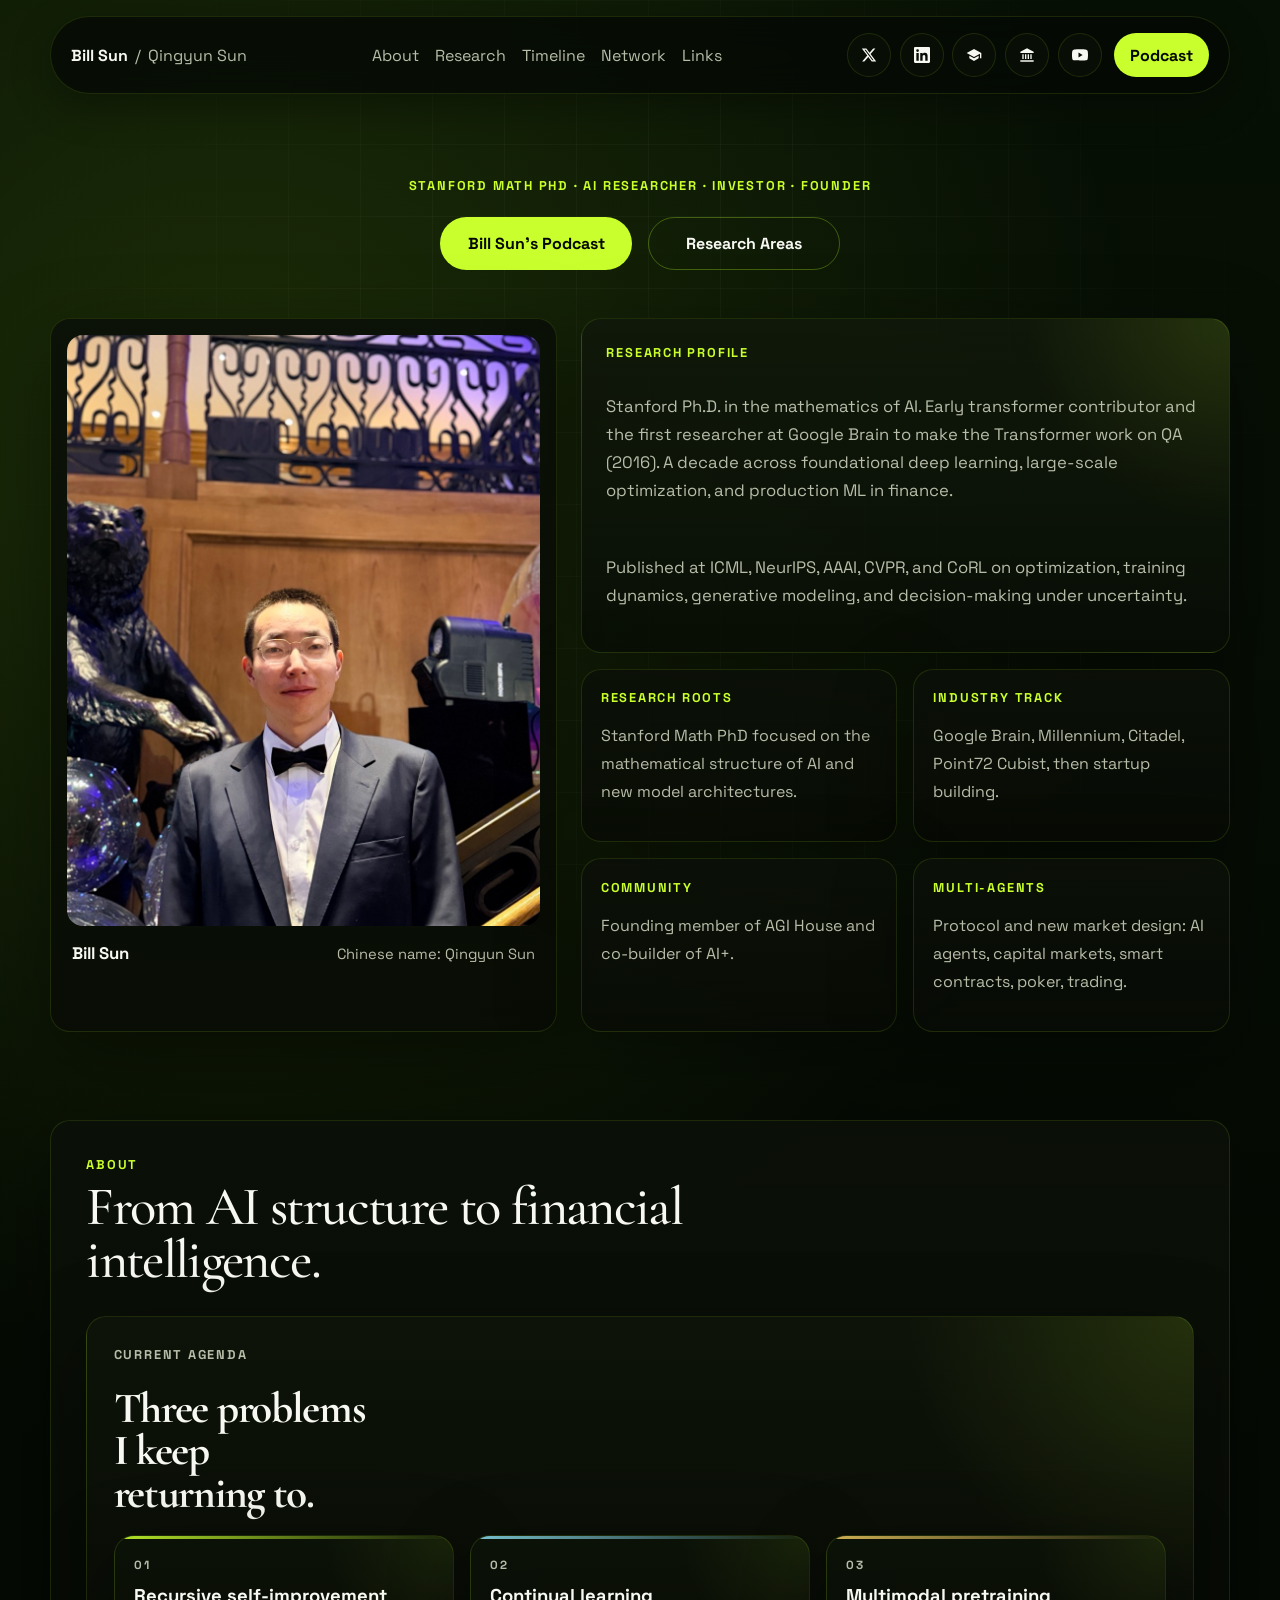
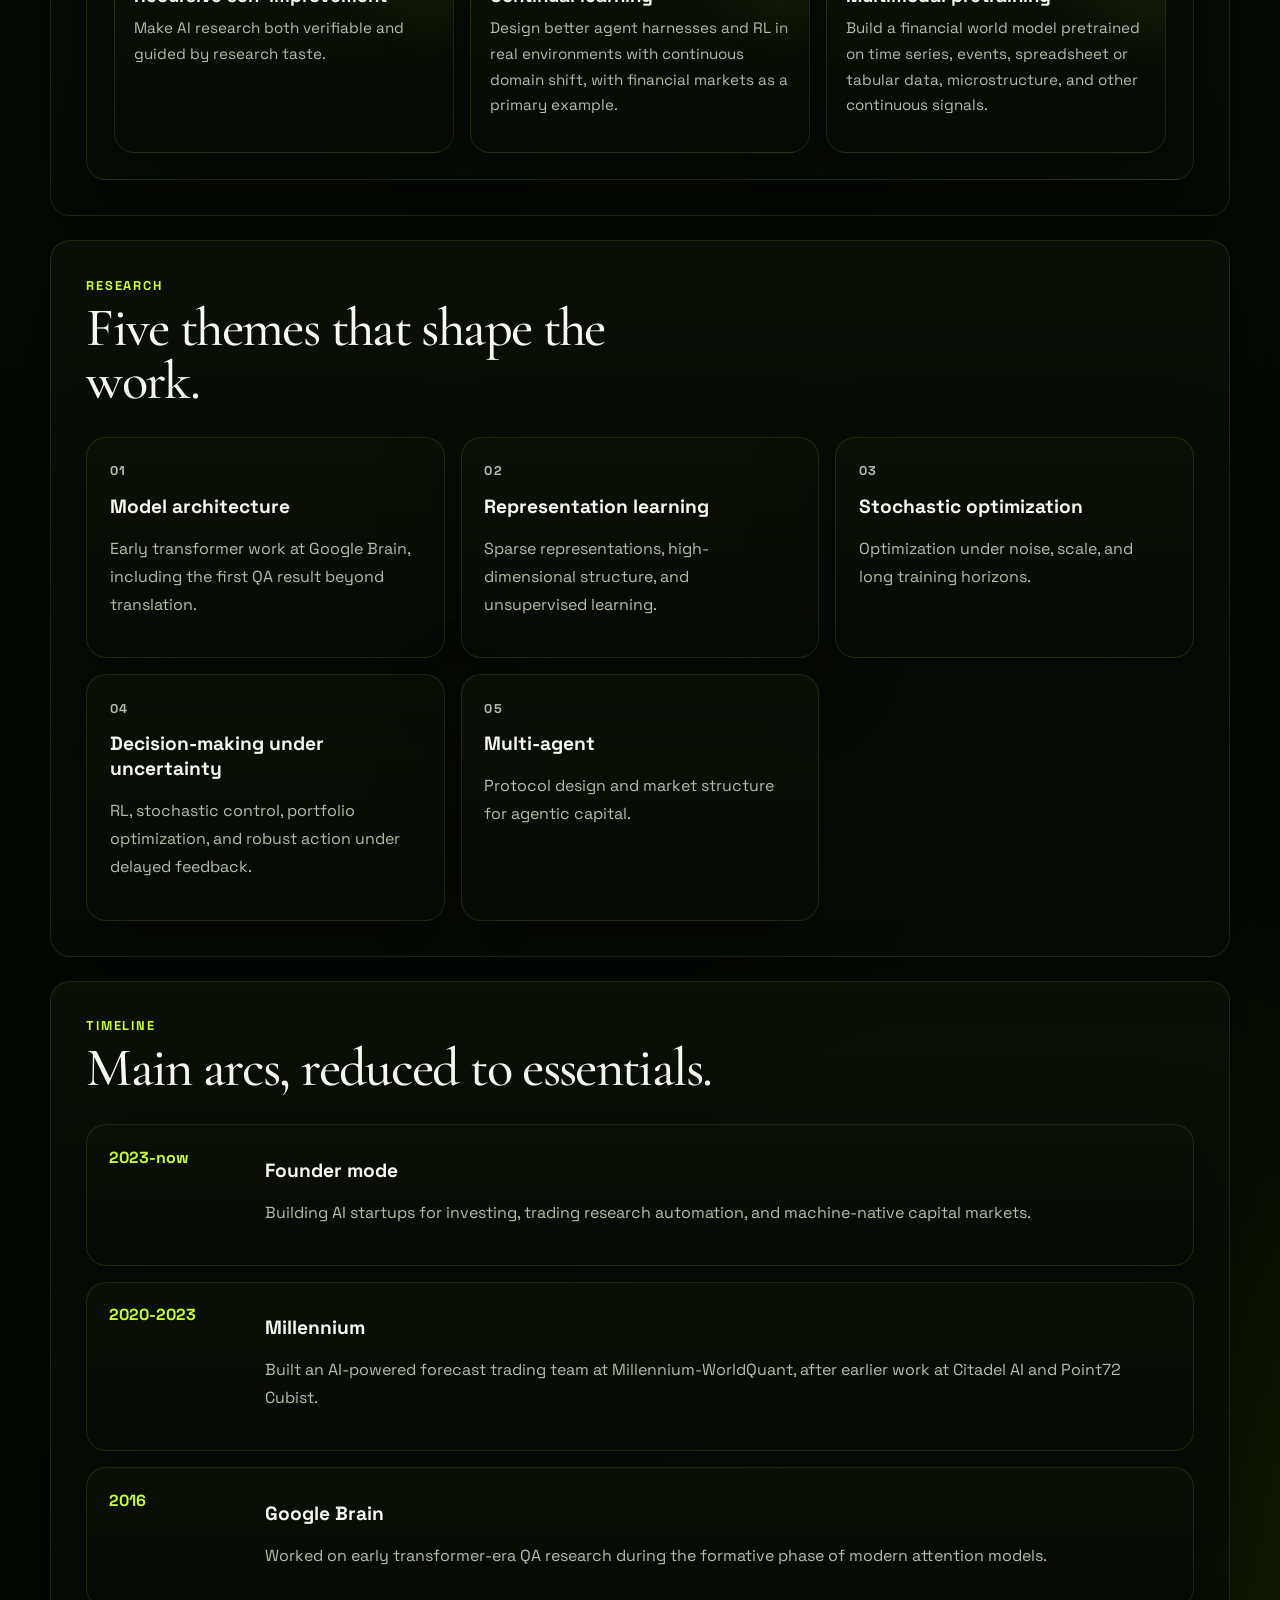
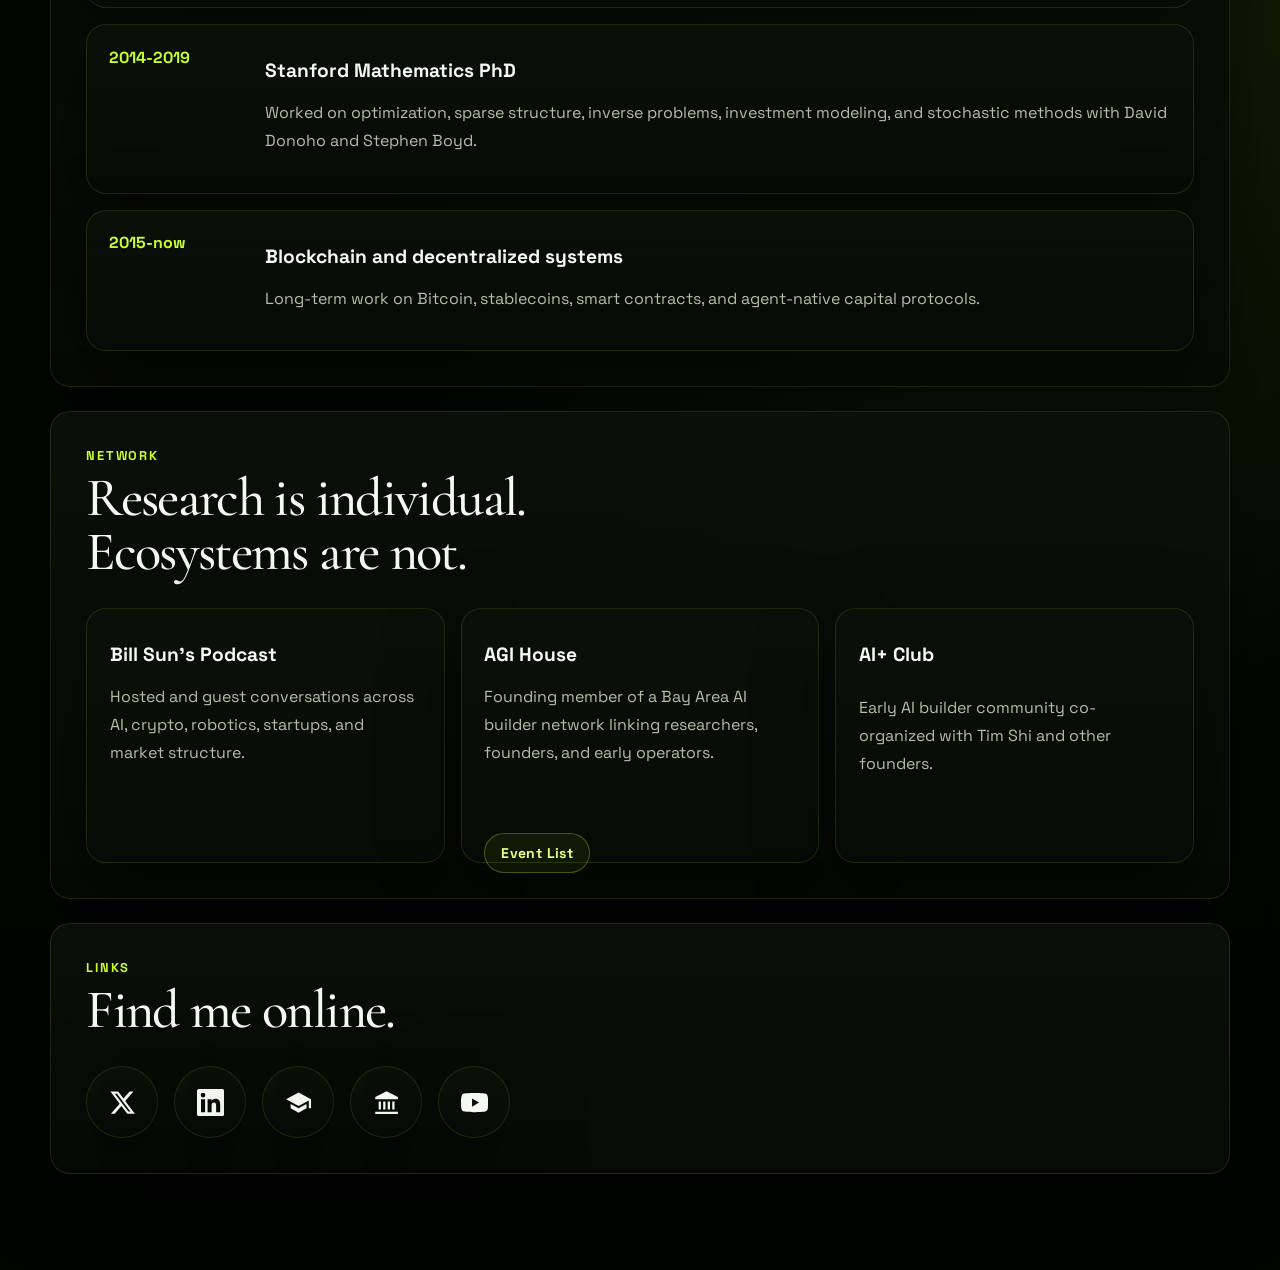
==== commit 146897ff: "feat: shorten multi-agents homepage copy" ====
--- a/index.html
+++ b/index.html
@@ -127,10 +127,8 @@
               <article class="proof-card">
                 <p class="proof-label">Multi-agents</p>
                 <p class="proof-body">
-                  Long-term work on multi-agent interaction and market design
-                  across AI agents, capital markets, Bitcoin, stablecoins,
-                  smart contracts, poker, algorithmic trading, and prediction
-                  markets.
+                  Protocol and new market design: AI agents, capital markets,
+                  smart contracts, poker, trading.
                 </p>
               </article>
             </div>
